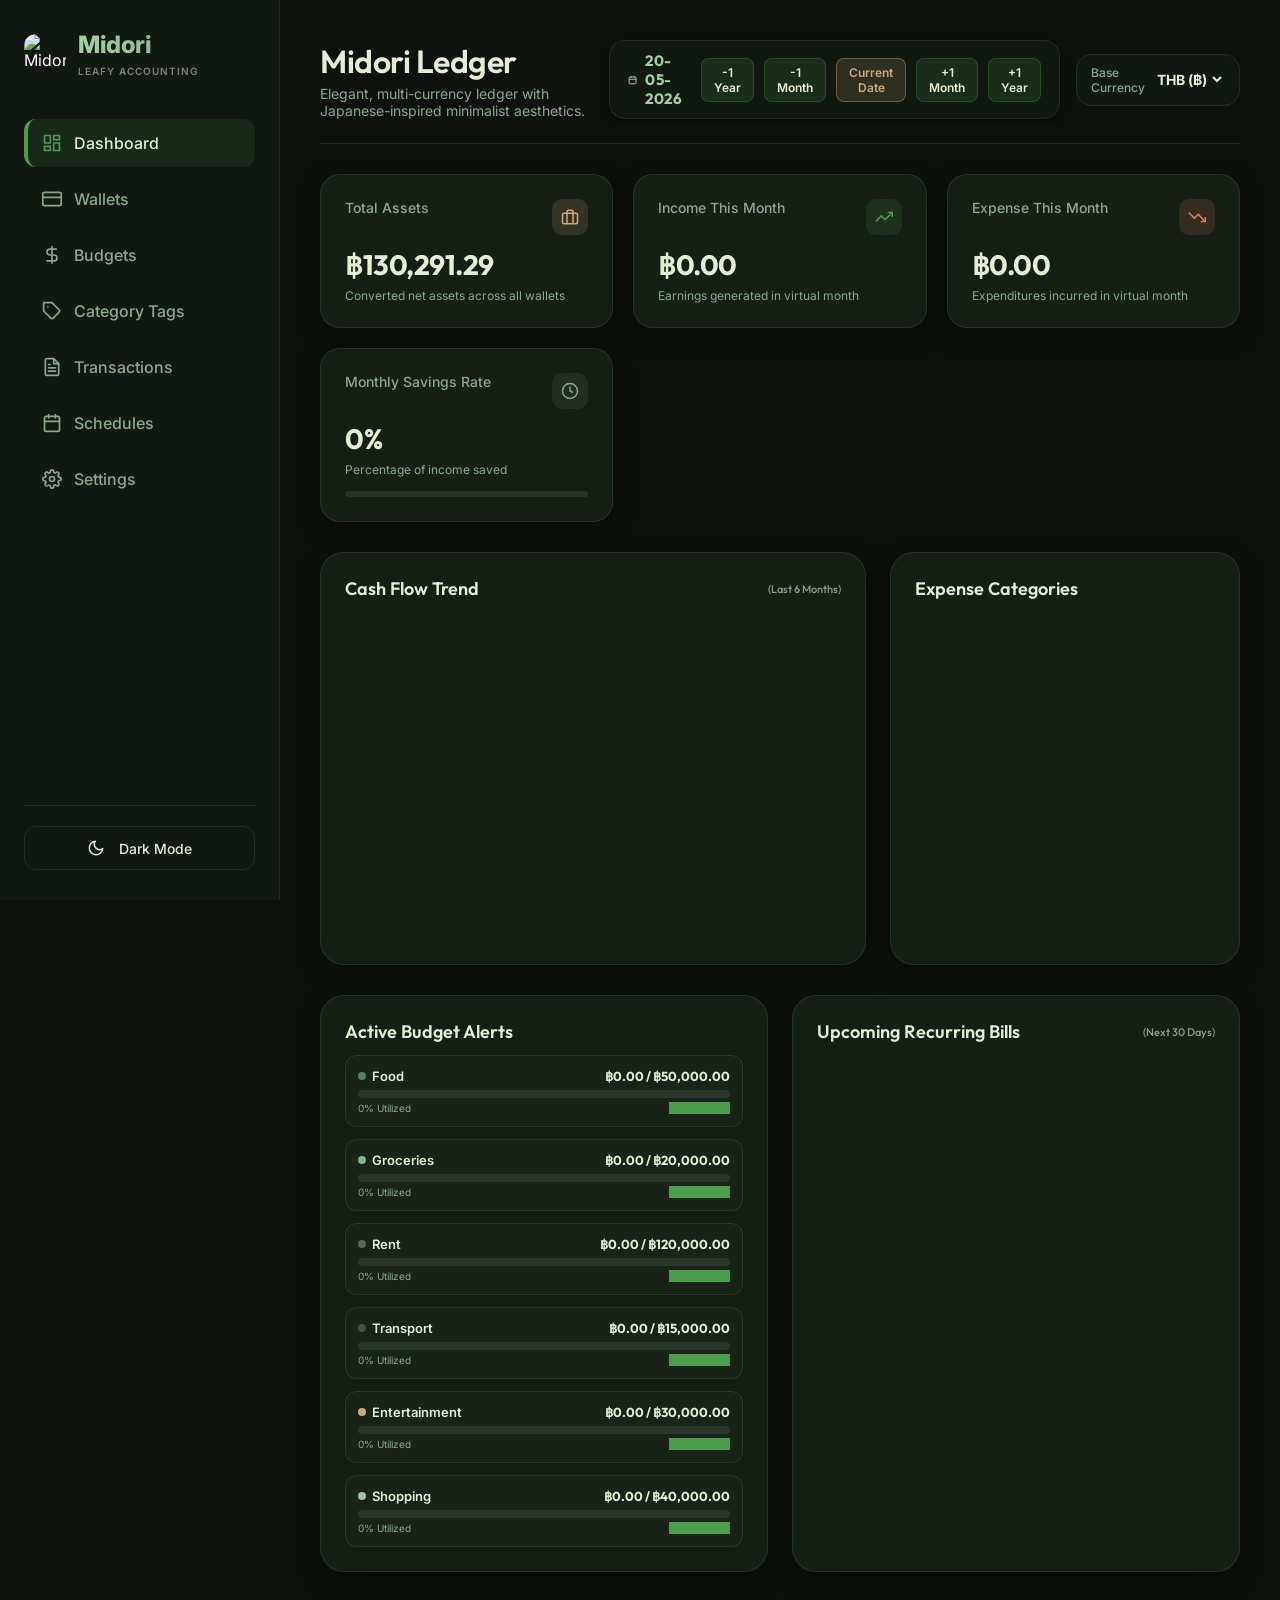
==== android-app/app/src/main/assets/index.html @ 1ec28979 "feat: enhance time-travel controls, localized dates outputs, CRUD overlays, and mobile header stacki" ====
<!DOCTYPE html>
<html lang="en">
<head>
  <meta charset="UTF-8">
  <meta name="viewport" content="width=device-width, initial-scale=1.0">
  <title>Midori — Premium Japanese-Style Finance Ledger</title>
  <link rel="icon" type="image/png" href="image/midori.png">
  <link rel="shortcut icon" type="image/png" href="image/midori.png">
  
  <!-- Progressive Web App Settings -->
  <link rel="manifest" href="manifest.json">
  <meta name="theme-color" content="#2d5a27">
  
  <!-- Apple Web App Standalone Mode Support -->
  <meta name="apple-mobile-web-app-capable" content="yes">
  <meta name="apple-mobile-web-app-status-bar-style" content="black-translucent">
  <meta name="apple-mobile-web-app-title" content="Midori">
  <link rel="apple-touch-icon" href="image/midori.png">

  <!-- Beautiful Typography and Visual Customization -->
  <link rel="stylesheet" href="css/style.css">
  <!-- Chart.js for High-Fidelity Interactive Visualizations -->
  <script src="https://cdn.jsdelivr.net/npm/chart.js"></script>
</head>
<body>

  <div id="appContainer">
    <!-- Sidebar Backdrop Overlay -->
    <div id="sidebarOverlay" class="sidebar-overlay"></div>

    <!-- Sidebar Navigation -->
    <aside>
      <div>
        <div class="brand">
          <div style="display: flex; align-items: center; gap: 12px; flex: 1;">
            <div class="brand-logo-container" style="background: none; box-shadow: none; padding: 0; display: flex; align-items: center; justify-content: center; width: 42px; height: 42px;">
              <img src="image/midori.png" alt="Midori Logo" style="width: 100%; height: 100%; object-fit: cover; border-radius: 12px;">
            </div>
            <div>
              <div class="brand-name">Midori</div>
              <span style="font-size: 10px; font-weight:600; opacity:0.5; letter-spacing:1px; text-transform:uppercase;">Leafy Accounting</span>
            </div>
          </div>
          <button id="mobileMenuClose" class="mobile-menu-close" aria-label="Close Navigation">
            <svg viewBox="0 0 24 24" width="20" height="20" stroke="currentColor" stroke-width="2.5" fill="none"><line x1="18" y1="6" x2="6" y2="18"></line><line x1="6" y1="6" x2="18" y2="18"></line></svg>
          </button>
        </div>

        <nav>
          <ul>
            <li>
              <a class="nav-link active" data-tab="dashboard">
                <svg viewBox="0 0 24 24" fill="none" stroke="currentColor" stroke-width="2" stroke-linecap="round" stroke-linejoin="round"><rect x="3" y="3" width="7" height="9"></rect><rect x="14" y="3" width="7" height="5"></rect><rect x="14" y="12" width="7" height="9"></rect><rect x="3" y="16" width="7" height="5"></rect></svg>
                <span>Dashboard</span>
              </a>
            </li>
            <li>
              <a class="nav-link" data-tab="wallets">
                <svg viewBox="0 0 24 24" fill="none" stroke="currentColor" stroke-width="2" stroke-linecap="round" stroke-linejoin="round"><rect x="1" y="4" width="22" height="16" rx="2" ry="2"></rect><line x1="1" y1="10" x2="23" y2="10"></line></svg>
                <span>Wallets</span>
              </a>
            </li>
            <li>
              <a class="nav-link" data-tab="budgets">
                <svg viewBox="0 0 24 24" fill="none" stroke="currentColor" stroke-width="2" stroke-linecap="round" stroke-linejoin="round"><path d="M12 2v20M17 5H9.5a3.5 3.5 0 0 0 0 7h5a3.5 3.5 0 0 1 0 7H6"></path></svg>
                <span>Budgets</span>
              </a>
            </li>
            <li>
              <a class="nav-link" data-tab="tags">
                <svg viewBox="0 0 24 24" fill="none" stroke="currentColor" stroke-width="2" stroke-linecap="round" stroke-linejoin="round"><path d="M20.59 13.41l-7.17 7.17a2 2 0 0 1-2.83 0L2 12V2h10l8.59 8.59a2 2 0 0 1 0 2.82z"></path><line x1="7" y1="7" x2="7.01" y2="7"></line></svg>
                <span>Category Tags</span>
              </a>
            </li>
            <li>
              <a class="nav-link" data-tab="ledger">
                <svg viewBox="0 0 24 24" fill="none" stroke="currentColor" stroke-width="2" stroke-linecap="round" stroke-linejoin="round"><path d="M14 2H6a2 2 0 0 0-2 2v16a2 2 0 0 0 2 2h12a2 2 0 0 0 2-2V8z"></path><polyline points="14 2 14 8 20 8"></polyline><line x1="16" y1="13" x2="8" y2="13"></line><line x1="16" y1="17" x2="8" y2="17"></line><polyline points="10 9 9 9 8 9"></polyline></svg>
                <span>Transactions</span>
              </a>
            </li>
            <li>
              <a class="nav-link" data-tab="schedules">
                <svg viewBox="0 0 24 24" fill="none" stroke="currentColor" stroke-width="2" stroke-linecap="round" stroke-linejoin="round"><rect x="3" y="4" width="18" height="18" rx="2" ry="2"></rect><line x1="16" y1="2" x2="16" y2="6"></line><line x1="8" y1="2" x2="8" y2="6"></line><line x1="3" y1="10" x2="21" y2="10"></line></svg>
                <span>Schedules</span>
              </a>
            </li>
            <li>
              <a class="nav-link" data-tab="settings">
                <svg viewBox="0 0 24 24" fill="none" stroke="currentColor" stroke-width="2" stroke-linecap="round" stroke-linejoin="round"><circle cx="12" cy="12" r="3"></circle><path d="M19.4 15a1.65 1.65 0 0 0 .33 1.82l.06.06a2 2 0 1 1-2.83 2.83l-.06-.06a1.65 1.65 0 0 0-1.82-.33 1.65 1.65 0 0 0-1 1.51V21a2 2 0 0 1-4 0v-.09A1.65 1.65 0 0 0 9 19.4a1.65 1.65 0 0 0-1.82.33l-.06.06a2 2 0 1 1-2.83-2.83l.06-.06a1.65 1.65 0 0 0 .33-1.82 1.65 1.65 0 0 0-1.51-1H3a2 2 0 0 1 0-4h.09A1.65 1.65 0 0 0 4.6 9a1.65 1.65 0 0 0-.33-1.82l-.06-.06a2 2 0 1 1 2.83-2.83l.06.06a1.65 1.65 0 0 0 1.82.33H9a1.65 1.65 0 0 0 1-1.51V3a2 2 0 0 1 4 0v.09a1.65 1.65 0 0 0 1 1.51 1.65 1.65 0 0 0 1.82-.33l.06-.06a2 2 0 1 1 2.83 2.83l-.06.06a1.65 1.65 0 0 0-.33 1.82V9a1.65 1.65 0 0 0 1.51 1H21a2 2 0 0 1 0 4h-.09a1.65 1.65 0 0 0-1.51 1z"></path></svg>
                <span>Settings</span>
              </a>
            </li>
          </ul>
        </nav>
      </div>

      <div class="sidebar-footer">
        <button class="theme-toggle-btn" id="themeToggleBtn">
          <span id="themeToggleIcon" style="display: inline-flex; align-items: center; justify-content: center; margin-right: 6px;"></span>
          <span id="themeToggleText">Dark Mode</span>
        </button>
      </div>
    </aside>

    <!-- Main Workspace -->
    <main>
      <!-- Common Top Header -->
      <header>
        <div class="header-title-section">
          <button id="mobileMenuToggle" class="mobile-menu-btn" aria-label="Toggle Navigation">
            <svg viewBox="0 0 24 24" width="24" height="24" stroke="currentColor" stroke-width="2.5" fill="none"><line x1="3" y1="12" x2="21" y2="12"></line><line x1="3" y1="6" x2="21" y2="6"></line><line x1="3" y1="18" x2="21" y2="18"></line></svg>
          </button>
          <div class="header-title-text">
            <h1>Midori Ledger</h1>
            <p>Elegant, multi-currency ledger with Japanese-inspired minimalist aesthetics.</p>
          </div>
        </div>
        <div class="header-controls">
          <!-- Time Travel Controller -->
          <div class="time-travel-widget">
            <span class="date-badge">
              <svg viewBox="0 0 24 24" width="18" height="18" stroke="currentColor" stroke-width="2.5" fill="none"><rect x="3" y="4" width="18" height="18" rx="2" ry="2"></rect><line x1="16" y1="2" x2="16" y2="6"></line><line x1="8" y1="2" x2="8" y2="6"></line><line x1="3" y1="10" x2="21" y2="10"></line></svg>
              <span id="virtualDateDisplay">20-05-2026</span>
            </span>
            <button class="time-travel-btn" id="timeTravelBtnPrevYear" onclick="triggerYearTravel(-1)">-1 Year</button>
            <button class="time-travel-btn" id="timeTravelBtnPrevMonth" onclick="triggerMonthTravel(-1)">-1 Month</button>
            <button class="time-travel-btn current-date-btn" id="timeTravelBtnCurrent" onclick="resetToCurrentDate()">Current Date</button>
            <button class="time-travel-btn" id="timeTravelBtnNextMonth" onclick="triggerMonthTravel(1)">+1 Month</button>
            <button class="time-travel-btn" id="timeTravelBtnNextYear" onclick="triggerYearTravel(1)">+1 Year</button>
          </div>

          <!-- Base Currency Selector -->
          <div class="currency-selector-widget">
            <label for="baseCurrencySelect">Base Currency</label>
            <select id="baseCurrencySelect" class="currency-select" onchange="changeBaseCurrency(this.value)">
              <option value="THB">THB (฿)</option>
              <option value="USD">USD ($)</option>
              <option value="EUR">EUR (€)</option>
              <option value="CNY">CNY (¥)</option>
              <option value="JPY">JPY (¥)</option>
            </select>
          </div>
        </div>
      </header>

      <!-- ==========================================================================
           TAB: DASHBOARD
           ========================================================================== -->
      <div id="tab-dashboard" class="tab-content active">
        <!-- Metric Summary KPIs -->
        <div class="dashboard-summary-grid">
          <!-- Net Worth Card -->
          <div class="metric-card net-worth">
            <div class="metric-header">
              <span>Total Assets</span>
              <div class="metric-icon-circle">
                <svg viewBox="0 0 24 24" width="18" height="18" stroke="currentColor" stroke-width="2" fill="none"><rect x="2" y="7" width="20" height="14" rx="2" ry="2"></rect><path d="M16 21V5a2 2 0 0 0-2-2h-4a2 2 0 0 0-2 2v16"></path></svg>
              </div>
            </div>
            <div class="metric-value" id="netWorthDisplay">¥0</div>
            <div class="metric-desc">Converted net assets across all wallets</div>
          </div>

          <!-- Monthly Income Card -->
          <div class="metric-card income">
            <div class="metric-header">
              <span>Income This Month</span>
              <div class="metric-icon-circle">
                <svg viewBox="0 0 24 24" width="18" height="18" stroke="currentColor" stroke-width="2" fill="none"><polyline points="23 6 13.5 15.5 8.5 10.5 1 18"></polyline><polyline points="17 6 23 6 23 12"></polyline></svg>
              </div>
            </div>
            <div class="metric-value" id="monthlyIncomeDisplay">¥0</div>
            <div class="metric-desc" id="incomeGrowthText">Earnings generated in virtual month</div>
          </div>

          <!-- Monthly Expense Card -->
          <div class="metric-card expense">
            <div class="metric-header">
              <span>Expense This Month</span>
              <div class="metric-icon-circle">
                <svg viewBox="0 0 24 24" width="18" height="18" stroke="currentColor" stroke-width="2" fill="none"><polyline points="23 18 13.5 8.5 8.5 13.5 1 6"></polyline><polyline points="17 18 23 18 23 12"></polyline></svg>
              </div>
            </div>
            <div class="metric-value" id="monthlyExpenseDisplay">¥0</div>
            <div class="metric-desc" id="expenseGrowthText">Expenditures incurred in virtual month</div>
          </div>

          <!-- Savings Progress Card -->
          <div class="metric-card">
            <div class="metric-header">
              <span>Monthly Savings Rate</span>
              <div class="metric-icon-circle">
                <svg viewBox="0 0 24 24" width="18" height="18" stroke="currentColor" stroke-width="2" fill="none"><circle cx="12" cy="12" r="10"></circle><polyline points="12 6 12 12 16 14"></polyline></svg>
              </div>
            </div>
            <div class="metric-value" id="savingsRateDisplay">0%</div>
            <div class="metric-desc">Percentage of income saved</div>
            <div class="metric-progress-container">
              <div class="metric-progress-bar">
                <div class="metric-progress-fill status-safe" id="savingsRateProgress" style="width: 0%"></div>
              </div>
            </div>
          </div>
        </div>

        <!-- Charts Dashboard -->
        <div class="dashboard-charts-section">
          <!-- Main Line Trend Card -->
          <div class="chart-card">
            <h3>Cash Flow Trend <span style="font-size:11px; font-weight:500; opacity:0.6;">(Last 6 Months)</span></h3>
            <div class="chart-container-large">
              <canvas id="trendChart"></canvas>
            </div>
          </div>

          <!-- Expense Segment Donut -->
          <div class="chart-card">
            <h3>Expense Categories</h3>
            <div class="chart-container-medium">
              <canvas id="expenseDonut"></canvas>
            </div>
          </div>
        </div>

        <!-- Quick actions / Recent Transactions row -->
        <div style="display: grid; grid-template-columns: 1fr 1fr; gap: 24px;">
          <!-- Active budgets warnings -->
          <div class="chart-card">
            <h3 style="margin-bottom:12px;">Active Budget Alerts</h3>
            <div id="dashboardBudgetAlerts" style="display: flex; flex-direction: column; gap: 12px;">
              <!-- Budgets will be generated dynamically -->
            </div>
          </div>
          
          <!-- Upcoming recurring items forecast -->
          <div class="chart-card">
            <h3>Upcoming Recurring Bills <span style="font-size:11px; font-weight:500; opacity:0.6;">(Next 30 Days)</span></h3>
            <div id="dashboardForecastEvents" style="display: flex; flex-direction: column; gap: 12px;">
              <!-- Loaded dynamically -->
            </div>
          </div>
        </div>
      </div>

      <!-- ==========================================================================
           TAB: WALLETS
           ========================================================================== -->
      <div id="tab-wallets" class="tab-content">
        <div class="section-header">
          <h2>Wallets Management</h2>
          <button class="add-btn" onclick="openModal('modalWallet')">
            <svg viewBox="0 0 24 24" width="18" height="18" stroke="currentColor" stroke-width="2.5" fill="none"><line x1="12" y1="5" x2="12" y2="19"></line><line x1="5" y1="12" x2="19" y2="12"></line></svg>
            Add New Wallet
          </button>
        </div>
        <div class="wallets-carousel" id="walletsContainer">
          <!-- Loaded dynamically -->
        </div>
      </div>

      <!-- ==========================================================================
           TAB: BUDGETS
           ========================================================================== -->
      <div id="tab-budgets" class="tab-content">
        <div class="section-header">
          <h2>Monthly Budgets</h2>
        </div>
        
        <div class="budgets-grid" id="budgetsContainer">
          <!-- Loaded dynamically -->
        </div>
      </div>

      <!-- ==========================================================================
           TAB: CATEGORY TAGS
           ========================================================================== -->
      <div id="tab-tags" class="tab-content">
        <div class="section-header">
          <h2>Category Tags</h2>
          <button class="add-btn" onclick="openModal('modalCategory')">
            <svg viewBox="0 0 24 24" width="18" height="18" stroke="currentColor" stroke-width="2.5" fill="none"><line x1="12" y1="5" x2="12" y2="19"></line><line x1="5" y1="12" x2="19" y2="12"></line></svg>
            Create New Tag
          </button>
        </div>
        
        <div class="budgets-grid" id="tagsContainer">
          <!-- Loaded dynamically -->
        </div>
      </div>

      <!-- ==========================================================================
           TAB: TRANSACTION LEDGER
           ========================================================================== -->
      <div id="tab-ledger" class="tab-content">
        <div class="section-header">
          <h2>Ledger History</h2>
          <button class="add-btn" onclick="openModal('modalTransaction')">
            <svg viewBox="0 0 24 24" width="18" height="18" stroke="currentColor" stroke-width="2.5" fill="none"><line x1="12" y1="5" x2="12" y2="19"></line><line x1="5" y1="12" x2="19" y2="12"></line></svg>
            Record Transaction
          </button>
        </div>

        <!-- Filters Bar -->
        <div class="ledger-filter-bar">
          <div class="input-group">
            <label for="filterSearch">Search Description</label>
            <input type="text" id="filterSearch" class="form-control" placeholder="Search noodles, rent..." oninput="renderLedger()">
          </div>
          <div class="input-group">
            <label for="filterWallet">Wallet</label>
            <select id="filterWallet" class="form-control" onchange="renderLedger()">
              <option value="all">All Wallets</option>
              <!-- Populated dynamically -->
            </select>
          </div>
          <div class="input-group">
            <label for="filterTag">Category Tag</label>
            <select id="filterTag" class="form-control" onchange="renderLedger()">
              <option value="all">All Categories</option>
              <!-- Populated dynamically -->
            </select>
          </div>
          <div class="input-group">
            <label for="filterType">Type</label>
            <select id="filterType" class="form-control" onchange="renderLedger()">
              <option value="all">Income & Expense</option>
              <option value="income">Income Only</option>
              <option value="expense">Expense Only</option>
            </select>
          </div>
        </div>

        <!-- Ledger Entries Table -->
        <div class="ledger-table-container">
          <table class="ledger-table">
            <thead>
              <tr>
                <th>Date</th>
                <th>Transaction</th>
                <th>Category Tag</th>
                <th>Wallet</th>
                <th>Amount</th>
                <th style="width: 50px;"></th>
              </tr>
            </thead>
            <tbody id="ledgerTableBody">
              <!-- Entries populated dynamically -->
            </tbody>
          </table>
          <div id="ledgerEmptyState" class="empty-placeholder" style="display: none;">
            <svg viewBox="0 0 24 24" fill="none" stroke="currentColor" stroke-width="2"><circle cx="12" cy="12" r="10"></circle><line x1="8" y1="12" x2="16" y2="12"></line></svg>
            <span>No transactions matching criteria are logged. Record a new transaction!</span>
          </div>
        </div>
      </div>

      <!-- ==========================================================================
           TAB: RECURRENCE SCHEDULES
           ========================================================================== -->
      <div id="tab-schedules" class="tab-content">
        <div class="section-header">
          <h2>Recurrence Schedules</h2>
          <button class="add-btn" onclick="openModal('modalSchedule')">
            <svg viewBox="0 0 24 24" width="18" height="18" stroke="currentColor" stroke-width="2.5" fill="none"><line x1="12" y1="5" x2="12" y2="19"></line><line x1="5" y1="12" x2="19" y2="12"></line></svg>
            Add Recurring Schedule
          </button>
        </div>

        <div class="schedules-list" id="schedulesContainer">
          <!-- Loaded dynamically -->
        </div>
      </div>

      <!-- ==========================================================================
           TAB: SETTINGS
           ========================================================================== -->
      <div id="tab-settings" class="tab-content">
        <h2>App Configuration</h2>
        
        <div class="settings-group">
          <h3>High Fidelity Mock Data</h3>
          <p>Instantly pre-populate your ledger with 45 days of rich, multi-currency financial mock data, categories, and active schedules to preview charts and budget alerts immediately.</p>
          <div class="settings-action-row">
            <button class="add-btn" onclick="loadMatchaMockData()">
              Generate Japanese Matcha Demo Data
            </button>
          </div>
        </div>

        <div class="settings-group">
          <h3>Data Portability</h3>
          <p>Export your entire ledger configuration and transaction history to a localized JSON file or import a saved backup state.</p>
          <div class="settings-action-row">
            <button class="btn-secondary" onclick="triggerStateExport()">Export Backup JSON</button>
            <button class="btn-secondary" onclick="document.getElementById('importFileInput').click()">Import Backup JSON</button>
            <input type="file" id="importFileInput" style="display:none;" accept=".json" onchange="triggerStateImport(event)">
          </div>
        </div>

        <div class="settings-group">
          <h3>Set to Default</h3>
          <p>Restore the app to its original factory state with default wallets, category tags, and core preferences. This will replace your current settings and data.</p>
          <div class="settings-action-row">
            <button class="btn-secondary" onclick="triggerDefaultReset()">Set to Default State</button>
          </div>
        </div>

        <div class="settings-group">
          <h3>Erase Database</h3>
          <p style="color:var(--autumn-terracotta);">Warning: This action will completely erase all wallets, transactions, tags, budgets, and histories saved in LocalStorage and reset the database to a completely empty clean slate.</p>
          <div class="settings-action-row">
            <button class="btn-danger" onclick="triggerStateReset()">Reset to Blank Slate</button>
          </div>
        </div>
      </div>
    </main>
  </div>

  <!-- ==========================================================================
       MODAL: RECORD TRANSACTION
       ========================================================================== -->
  <div class="modal-overlay" id="modalTransaction">
    <div class="modal-window">
      <div class="modal-header">
        <h3>Record Transaction</h3>
        <button class="modal-close-btn" onclick="closeModal('modalTransaction')">
          <svg viewBox="0 0 24 24" width="20" height="20" stroke="currentColor" stroke-width="2" fill="none"><line x1="18" y1="6" x2="6" y2="18"></line><line x1="6" y1="6" x2="18" y2="18"></line></svg>
        </button>
      </div>
      <form class="modal-form" id="transactionForm" onsubmit="submitTransactionForm(event)">
        <!-- Row 1: Type & Amount -->
        <div class="form-row">
          <div class="input-group">
            <label for="txType">Type</label>
            <select id="txType" class="form-control" onchange="syncTransactionCategoryOptions()" required>
              <option value="expense">Expense</option>
              <option value="income">Income</option>
            </select>
          </div>
          <div class="input-group">
            <label for="txAmount">Amount</label>
            <input type="number" id="txAmount" class="form-control" placeholder="0.00" min="0.01" step="any" required>
          </div>
        </div>

        <!-- Row 2: Title Description -->
        <div class="input-group">
          <label for="txTitle">Title Description</label>
          <input type="text" id="txTitle" class="form-control" placeholder="Matcha Tea, Ramen Lunch..." required>
        </div>

        <!-- Row 3: Wallet & Custom Currency Select (Multi-currency purchase) -->
        <div class="form-row">
          <div class="input-group">
            <label for="txWallet">Wallet</label>
            <select id="txWallet" class="form-control" onchange="syncTransactionCurrencyDefault()" required>
              <!-- Loaded dynamically -->
            </select>
          </div>
          <div class="input-group">
            <label for="txCurrency">Tx Currency</label>
            <select id="txCurrency" class="form-control" required>
              <option value="JPY">JPY (¥)</option>
              <option value="USD">USD ($)</option>
              <option value="THB">THB (฿)</option>
              <option value="EUR">EUR (€)</option>
              <option value="CNY">CNY (¥)</option>
            </select>
          </div>
        </div>

        <!-- Row 4: Category Tag & Transaction Date -->
        <div class="form-row">
          <div class="input-group">
            <label for="txCategory">Category Tag</label>
            <select id="txCategory" class="form-control" required>
              <!-- Loaded dynamically -->
            </select>
          </div>
          <div class="input-group">
            <label for="txDate">Transaction Date</label>
            <input type="date" id="txDate" class="form-control" required>
          </div>
        </div>

        <!-- Row 5: Short Note -->
        <div class="input-group">
          <label for="txNote">Short Note</label>
          <input type="text" id="txNote" class="form-control" placeholder="Optional details...">
        </div>

        <button type="submit" class="form-submit-btn">Save Ledger Entry</button>
      </form>
    </div>
  </div>

  <!-- ==========================================================================
       MODAL: ADD WALLET
       ========================================================================== -->
  <div class="modal-overlay" id="modalWallet">
    <div class="modal-window">
      <div class="modal-header">
        <h3>Create Wallet Card</h3>
        <button class="modal-close-btn" onclick="closeModal('modalWallet')">
          <svg viewBox="0 0 24 24" width="20" height="20" stroke="currentColor" stroke-width="2" fill="none"><line x1="18" y1="6" x2="6" y2="18"></line><line x1="6" y1="6" x2="18" y2="18"></line></svg>
        </button>
      </div>
      <form class="modal-form" id="walletForm" onsubmit="submitWalletForm(event)">
        <div class="input-group">
          <label for="walletName">Wallet Card Name</label>
          <input type="text" id="walletName" class="form-control" placeholder="E.g., Chase Bank, cash Pocket" required>
        </div>

        <div class="form-row">
          <div class="input-group">
            <label for="walletCurrency">Currency</label>
            <select id="walletCurrency" class="form-control" required>
              <option value="JPY">JPY (¥)</option>
              <option value="USD">USD ($)</option>
              <option value="THB">THB (฿)</option>
              <option value="EUR">EUR (€)</option>
              <option value="CNY">CNY (¥)</option>
            </select>
          </div>
          <div class="input-group">
            <label for="walletType">Card Type</label>
            <select id="walletType" class="form-control" required>
              <option value="Cash">Cash</option>
              <option value="Debit Card">Debit Card</option>
              <option value="Credit Card">Credit Card</option>
              <option value="Savings">Savings Account</option>
              <option value="Investment">Investment Ledger</option>
            </select>
          </div>
        </div>

        <div class="input-group">
          <label for="walletBalance">Opening Balance</label>
          <input type="number" id="walletBalance" class="form-control" placeholder="0.00" value="0" step="any" required>
        </div>

        <div class="input-group">
          <label>Wallet Theme Card Design</label>
          <div class="color-picker-grid" id="walletColorPicker">
            <div class="color-option selected" style="background: #2d5a27;" data-color="#2d5a27"></div>
            <div class="color-option" style="background: #5a7d5b;" data-color="#5a7d5b"></div>
            <div class="color-option" style="background: #8ba88f;" data-color="#8ba88f"></div>
            <div class="color-option" style="background: #a2a86c;" data-color="#a2a86c"></div>
            <div class="color-option" style="background: #5e665c;" data-color="#5e665c"></div>
            <div class="color-option" style="background: #cfa87b;" data-color="#cfa87b"></div>
          </div>
        </div>

        <button type="submit" class="form-submit-btn">Create Wallet Card</button>
      </form>
    </div>
  </div>

  <!-- ==========================================================================
       MODAL: EDIT WALLET
       ========================================================================== -->
  <div class="modal-overlay" id="modalEditWallet">
    <div class="modal-window">
      <div class="modal-header">
        <h3>Edit Wallet Card</h3>
        <button class="modal-close-btn" onclick="closeModal('modalEditWallet')">
          <svg viewBox="0 0 24 24" width="20" height="20" stroke="currentColor" stroke-width="2" fill="none"><line x1="18" y1="6" x2="6" y2="18"></line><line x1="6" y1="6" x2="18" y2="18"></line></svg>
        </button>
      </div>
      <form class="modal-form" id="editWalletForm" onsubmit="submitEditWalletForm(event)">
        <input type="hidden" id="editWalletId">
        <div class="input-group">
          <label for="editWalletName">Wallet Card Name</label>
          <input type="text" id="editWalletName" class="form-control" placeholder="E.g., Chase Bank, cash Pocket" required>
        </div>

        <div class="form-row">
          <div class="input-group">
            <label for="editWalletCurrency">Currency</label>
            <select id="editWalletCurrency" class="form-control" required>
              <option value="JPY">JPY (¥)</option>
              <option value="USD">USD ($)</option>
              <option value="THB">THB (฿)</option>
              <option value="EUR">EUR (€)</option>
              <option value="CNY">CNY (¥)</option>
            </select>
          </div>
          <div class="input-group">
            <label for="editWalletType">Card Type</label>
            <select id="editWalletType" class="form-control" required>
              <option value="Cash">Cash</option>
              <option value="Debit Card">Debit Card</option>
              <option value="Credit Card">Credit Card</option>
              <option value="Savings">Savings Account</option>
              <option value="Investment">Investment Ledger</option>
            </select>
          </div>
        </div>

        <div class="input-group">
          <label for="editWalletBalance">Opening Balance</label>
          <input type="number" id="editWalletBalance" class="form-control" placeholder="0.00" step="any" required>
        </div>

        <div class="input-group">
          <label>Wallet Theme Card Design</label>
          <div class="color-picker-grid" id="editWalletColorPicker">
            <div class="color-option" style="background: #2d5a27;" data-color="#2d5a27"></div>
            <div class="color-option" style="background: #5a7d5b;" data-color="#5a7d5b"></div>
            <div class="color-option" style="background: #8ba88f;" data-color="#8ba88f"></div>
            <div class="color-option" style="background: #a2a86c;" data-color="#a2a86c"></div>
            <div class="color-option" style="background: #5e665c;" data-color="#5e665c"></div>
            <div class="color-option" style="background: #cfa87b;" data-color="#cfa87b"></div>
          </div>
        </div>

        <button type="submit" class="form-submit-btn">Save Wallet Changes</button>
      </form>
    </div>
  </div>

  <!-- ==========================================================================
       MODAL: CREATE TAG / BUDGET
       ========================================================================== -->
  <div class="modal-overlay" id="modalCategory">
    <div class="modal-window">
      <div class="modal-header">
        <h3>Create Tag & Monthly Budget</h3>
        <button class="modal-close-btn" onclick="closeModal('modalCategory')">
          <svg viewBox="0 0 24 24" width="20" height="20" stroke="currentColor" stroke-width="2" fill="none"><line x1="18" y1="6" x2="6" y2="18"></line><line x1="6" y1="6" x2="18" y2="18"></line></svg>
        </button>
      </div>
      <form class="modal-form" id="categoryForm" onsubmit="submitCategoryForm(event)">
        <div class="form-row">
          <div class="input-group">
            <label for="catType">Classification</label>
            <select id="catType" class="form-control" onchange="syncCategoryFormBudgetState()" required>
              <option value="expense">Expense Tag</option>
              <option value="income">Income Tag</option>
            </select>
          </div>
          <div class="input-group">
            <label for="catIcon">Icon Motif</label>
            <select id="catIcon" class="form-control" required>
              <option value="leaf">🍃 Leaf</option>
              <option value="utensils">🍽️ Food Utensils</option>
              <option value="shoppingCart">🛒 Shopping Cart</option>
              <option value="shoppingBag">🛍️ Shopping Bag</option>
              <option value="home">🏠 Home Rent</option>
              <option value="car">🚗 Car Commute</option>
              <option value="film">🎬 Movie Leisure</option>
              <option value="briefcase">💼 Briefcase Job</option>
              <option value="trendUp">📈 Trend Upwards</option>
            </select>
          </div>
        </div>

        <div class="input-group">
          <label for="catName">Tag Name</label>
          <input type="text" id="catName" class="form-control" placeholder="E.g., Ramen Dinners, Subscriptions" required>
        </div>

        <div class="input-group" id="categoryBudgetGroup">
          <label for="catBudget">Monthly Limit Budget Amount <span style="font-size:10px; font-weight:400; color:var(--text-muted);">(Optional - Set in Base Currency)</span></label>
          <input type="number" id="catBudget" class="form-control" placeholder="Optional. e.g. 20000" min="0" step="any">
        </div>

        <div class="input-group">
          <label>Tag Identity Color</label>
          <div class="color-picker-grid" id="catColorPicker">
            <div class="color-option selected" style="background: #5a7d5b;" data-color="#5a7d5b"></div>
            <div class="color-option" style="background: #2d5a27;" data-color="#2d5a27"></div>
            <div class="color-option" style="background: #8bb38f;" data-color="#8bb38f"></div>
            <div class="color-option" style="background: #aabfa9;" data-color="#aabfa9"></div>
            <div class="color-option" style="background: #a2a86c;" data-color="#a2a86c"></div>
            <div class="color-option" style="background: #5e665c;" data-color="#5e665c"></div>
          </div>
        </div>

        <button type="submit" class="form-submit-btn">Save New Tag</button>
      </form>
    </div>
  </div>

  <!-- ==========================================================================
       MODAL: CREATE RECURRING SCHEDULE
       ========================================================================== -->
  <div class="modal-overlay" id="modalSchedule">
    <div class="modal-window">
      <div class="modal-header">
        <h3>Create Recurring Schedule</h3>
        <button class="modal-close-btn" onclick="closeModal('modalSchedule')">
          <svg viewBox="0 0 24 24" width="20" height="20" stroke="currentColor" stroke-width="2" fill="none"><line x1="18" y1="6" x2="6" y2="18"></line><line x1="6" y1="6" x2="18" y2="18"></line></svg>
        </button>
      </div>
      <form class="modal-form" id="scheduleForm" onsubmit="submitScheduleForm(event)">
        <div class="form-row">
          <div class="input-group">
            <label for="schedType">Type</label>
            <select id="schedType" class="form-control" onchange="syncScheduleCategoryOptions()" required>
              <option value="expense">Expense Bill</option>
              <option value="income">Income Deposit</option>
            </select>
          </div>
          <div class="input-group">
            <label for="schedAmount">Recurring Amount</label>
            <input type="number" id="schedAmount" class="form-control" placeholder="0.00" min="0.01" step="any" required>
          </div>
        </div>

        <div class="input-group">
          <label for="schedTitle">Schedule Title</label>
          <input type="text" id="schedTitle" class="form-control" placeholder="Netflix Subscription, Salary Deposit..." required>
        </div>

        <div class="form-row">
          <div class="input-group">
            <label for="schedWallet">Billing Wallet</label>
            <select id="schedWallet" class="form-control" required>
              <!-- Loaded dynamically -->
            </select>
          </div>
          <div class="input-group">
            <label for="schedCategory">Category Tag</label>
            <select id="schedCategory" class="form-control" required>
              <!-- Loaded dynamically -->
            </select>
          </div>
        </div>

        <div class="form-row">
          <div class="input-group">
            <label for="schedFrequency">Frequency</label>
            <select id="schedFrequency" class="form-control" required>
              <option value="daily">Daily</option>
              <option value="weekly">Weekly</option>
              <option value="monthly" selected>Monthly</option>
              <option value="yearly">Yearly</option>
            </select>
          </div>
          <div class="input-group">
            <label for="schedStartDate">First Occurrence Date</label>
            <input type="date" id="schedStartDate" class="form-control" required>
          </div>
        </div>

        <button type="submit" class="form-submit-btn">Initiate Recurring Schedule</button>
      </form>
    </div>
  </div>
  <!-- ==========================================================================
       MODAL: EDIT CATEGORY TAG / BUDGET
       ========================================================================== -->
  <div class="modal-overlay" id="modalEditCategory">
    <div class="modal-window">
      <div class="modal-header">
        <h3>Edit Tag & Monthly Budget</h3>
        <button class="modal-close-btn" onclick="closeModal('modalEditCategory')">
          <svg viewBox="0 0 24 24" width="20" height="20" stroke="currentColor" stroke-width="2" fill="none"><line x1="18" y1="6" x2="6" y2="18"></line><line x1="6" y1="6" x2="18" y2="18"></line></svg>
        </button>
      </div>
      <form class="modal-form" id="editCategoryForm" onsubmit="submitEditCategoryForm(event)">
        <input type="hidden" id="editCategoryId">
        <div class="form-row">
          <div class="input-group">
            <label for="editCatType">Classification</label>
            <select id="editCatType" class="form-control" onchange="syncEditCategoryFormBudgetState()" required>
              <option value="expense">Expense Tag</option>
              <option value="income">Income Tag</option>
            </select>
          </div>
          <div class="input-group">
            <label for="editCatIcon">Icon Motif</label>
            <select id="editCatIcon" class="form-control" required>
              <option value="leaf">🍃 Leaf</option>
              <option value="utensils">🍽️ Food Utensils</option>
               <option value="shoppingCart">🛒 Shopping Cart</option>
              <option value="shoppingBag">🛍️ Shopping Bag</option>
              <option value="home">🏠 Home Rent</option>
              <option value="car">🚗 Car Commute</option>
              <option value="film">🎬 Movie Leisure</option>
              <option value="briefcase">💼 Briefcase Job</option>
              <option value="trendUp">📈 Trend Upwards</option>
            </select>
          </div>
        </div>

        <div class="input-group">
          <label for="editCatName">Tag Name</label>
          <input type="text" id="editCatName" class="form-control" placeholder="E.g., Ramen Dinners, Subscriptions" required>
        </div>

        <div class="input-group" id="editCategoryBudgetGroup">
          <label for="editCatBudget">Monthly Limit Budget Amount <span style="font-size:10px; font-weight:400; color:var(--text-muted);">(Optional - Set in Base Currency)</span></label>
          <input type="number" id="editCatBudget" class="form-control" placeholder="Optional. e.g. 20000" min="0" step="any">
        </div>

        <div class="input-group">
          <label>Tag Identity Color</label>
          <div class="color-picker-grid" id="editCatColorPicker">
            <div class="color-option" style="background: #5a7d5b;" data-color="#5a7d5b"></div>
            <div class="color-option" style="background: #2d5a27;" data-color="#2d5a27"></div>
            <div class="color-option" style="background: #8bb38f;" data-color="#8bb38f"></div>
            <div class="color-option" style="background: #aabfa9;" data-color="#aabfa9"></div>
            <div class="color-option" style="background: #a2a86c;" data-color="#a2a86c"></div>
            <div class="color-option" style="background: #5e665c;" data-color="#5e665c"></div>
          </div>
        </div>

        <button type="submit" class="form-submit-btn">Save Category Changes</button>
      </form>
    </div>
  </div>

  <!-- ==========================================================================
       MODAL: EDIT TRANSACTION
       ========================================================================== -->
  <div class="modal-overlay" id="modalEditTransaction">
    <div class="modal-window">
      <div class="modal-header">
        <h3>Edit Transaction</h3>
        <button class="modal-close-btn" onclick="closeModal('modalEditTransaction')">
          <svg viewBox="0 0 24 24" width="20" height="20" stroke="currentColor" stroke-width="2" fill="none"><line x1="18" y1="6" x2="6" y2="18"></line><line x1="6" y1="6" x2="18" y2="18"></line></svg>
        </button>
      </div>
      <form class="modal-form" id="editTransactionForm" onsubmit="submitEditTransactionForm(event)">
        <input type="hidden" id="editTxId">
        <!-- Row 1: Type & Amount -->
        <div class="form-row">
          <div class="input-group">
            <label for="editTxType">Type</label>
            <select id="editTxType" class="form-control" onchange="syncEditTransactionCategoryOptions()" required>
              <option value="expense">Expense</option>
              <option value="income">Income</option>
            </select>
          </div>
          <div class="input-group">
            <label for="editTxAmount">Amount</label>
            <input type="number" id="editTxAmount" class="form-control" placeholder="0.00" min="0.01" step="any" required>
          </div>
        </div>

        <!-- Row 2: Title Description -->
        <div class="input-group">
          <label for="editTxTitle">Title Description</label>
          <input type="text" id="editTxTitle" class="form-control" placeholder="Matcha Tea, Ramen Lunch..." required>
        </div>

        <!-- Row 3: Wallet & Custom Currency Select (Multi-currency purchase) -->
        <div class="form-row">
          <div class="input-group">
            <label for="editTxWallet">Wallet</label>
            <select id="editTxWallet" class="form-control" required>
              <!-- Loaded dynamically -->
            </select>
          </div>
          <div class="input-group">
            <label for="editTxCurrency">Tx Currency</label>
            <select id="editTxCurrency" class="form-control" required>
              <option value="JPY">JPY (¥)</option>
              <option value="USD">USD ($)</option>
              <option value="THB">THB (฿)</option>
              <option value="EUR">EUR (€)</option>
              <option value="CNY">CNY (¥)</option>
            </select>
          </div>
        </div>

        <!-- Row 4: Category Tag & Transaction Date -->
        <div class="form-row">
          <div class="input-group">
            <label for="editTxCategory">Category Tag</label>
            <select id="editTxCategory" class="form-control" required>
              <!-- Loaded dynamically -->
            </select>
          </div>
          <div class="input-group">
            <label for="editTxDate">Transaction Date</label>
            <input type="date" id="editTxDate" class="form-control" required>
          </div>
        </div>

        <!-- Row 5: Short Note -->
        <div class="input-group">
          <label for="editTxNote">Short Note</label>
          <input type="text" id="editTxNote" class="form-control" placeholder="Optional details...">
        </div>

        <button type="submit" class="form-submit-btn">Save Transaction Changes</button>
      </form>
    </div>
  </div>

  <!-- ==========================================================================
       MODAL: EDIT RECURRING SCHEDULE
       ========================================================================== -->
  <div class="modal-overlay" id="modalEditSchedule">
    <div class="modal-window">
      <div class="modal-header">
        <h3>Edit Recurring Schedule</h3>
        <button class="modal-close-btn" onclick="closeModal('modalEditSchedule')">
          <svg viewBox="0 0 24 24" width="20" height="20" stroke="currentColor" stroke-width="2" fill="none"><line x1="18" y1="6" x2="6" y2="18"></line><line x1="6" y1="6" x2="18" y2="18"></line></svg>
        </button>
      </div>
      <form class="modal-form" id="editScheduleForm" onsubmit="submitEditScheduleForm(event)">
        <input type="hidden" id="editSchedId">
        <div class="form-row">
          <div class="input-group">
            <label for="editSchedType">Type</label>
            <select id="editSchedType" class="form-control" onchange="syncEditScheduleCategoryOptions()" required>
              <option value="expense">Expense Bill</option>
              <option value="income">Income Deposit</option>
            </select>
          </div>
          <div class="input-group">
            <label for="editSchedAmount">Recurring Amount</label>
            <input type="number" id="editSchedAmount" class="form-control" placeholder="0.00" min="0.01" step="any" required>
          </div>
        </div>

        <div class="input-group">
          <label for="editSchedTitle">Schedule Title</label>
          <input type="text" id="editSchedTitle" class="form-control" placeholder="Netflix Subscription, Salary Deposit..." required>
        </div>

        <div class="form-row">
          <div class="input-group">
            <label for="editSchedWallet">Billing Wallet</label>
            <select id="editSchedWallet" class="form-control" required>
              <!-- Loaded dynamically -->
            </select>
          </div>
          <div class="input-group">
            <label for="editSchedCategory">Category Tag</label>
            <select id="editSchedCategory" class="form-control" required>
              <!-- Loaded dynamically -->
            </select>
          </div>
        </div>

        <div class="form-row">
          <div class="input-group">
            <label for="editSchedFrequency">Frequency</label>
            <select id="editSchedFrequency" class="form-control" required>
              <option value="daily">Daily</option>
              <option value="weekly">Weekly</option>
              <option value="monthly">Monthly</option>
              <option value="yearly">Yearly</option>
            </select>
          </div>
          <div class="input-group">
            <label for="editSchedStartDate">First Occurrence Date</label>
            <input type="date" id="editSchedStartDate" class="form-control" required>
          </div>
        </div>

        <button type="submit" class="form-submit-btn">Save Schedule Changes</button>
      </form>
    </div>
  </div>

  <!-- Core Javascript Engines -->
  <script src="js/state.js"></script>
  <script src="js/scheduler.js"></script>
  <script src="js/charts.js"></script>
  <script src="js/app.js"></script>
  
  <!-- PWA Service Worker Registration -->
  <script>
    if ('serviceWorker' in navigator) {
      window.addEventListener('load', () => {
        navigator.serviceWorker.register('./sw.js')
          .then((reg) => console.log('Midori Service Worker registered successfully:', reg.scope))
          .catch((err) => console.error('Midori Service Worker registration failed:', err));
      });
    }
  </script>
</body>
</html>
---- android-app/app/src/main/assets/css/style.css ----
@import url('https://fonts.googleapis.com/css2?family=Inter:wght@300;400;500;600;700&family=Outfit:wght@300;400;500;600;700;800&family=Noto+Serif+JP:wght@400;600;700&display=swap');

/* ==========================================================================
   Design Tokens & Theme Variables (Midori Leafy-Green Style)
   ========================================================================== */
:root {
  /* Common Brand Colors */
  --green-forest: #1e381b;     /* Deep stone forest */
  --green-matcha: #4d9c4e;     /* Vibrant tea green */
  --green-sage: #8ba88f;       /* Calming soft sage */
  --green-mint: #a2d2a4;       /* Neon leaf accents */
  --autumn-terracotta: #e07a5f;/* Outgoings accent */
  --bamboo-gold: #cfa87b;      /* Warm wood/gold highlights */
  --stone-charcoal: #181d18;   /* Dark base stone */
  --paper-soft: #fcfdfa;       /* Light base paper */

  /* Dark Theme Variables (Default) */
  --bg-primary: #0e120e;
  --bg-secondary: #161e16;
  --bg-card: rgba(26, 38, 27, 0.7);
  --border-color: rgba(139, 168, 143, 0.15);
  --border-glow: rgba(77, 156, 78, 0.3);
  --text-main: #e6edd5;
  --text-muted: #8ba88f;
  --text-dark: #0e120e;
  
  --glass-bg: rgba(22, 30, 22, 0.65);
  --glass-border: rgba(139, 168, 143, 0.12);
  --shadow-color: rgba(0, 0, 0, 0.4);
  
  --card-gradient-1: linear-gradient(135deg, #1b381a 0%, #3a6839 100%);
  --card-gradient-2: linear-gradient(135deg, #2b453a 0%, #588775 100%);
  --card-gradient-3: linear-gradient(135deg, #515437 0%, #878c58 100%);
  
  --transition-speed: 0.3s;
}

/* Light Theme Variables */
body.light-theme {
  --bg-primary: #f2f5f1;
  --bg-secondary: #e5ebe4;
  --bg-card: rgba(255, 255, 255, 0.85);
  --border-color: rgba(45, 90, 47, 0.12);
  --border-glow: rgba(77, 156, 78, 0.25);
  --text-main: #1c2a1b;
  --text-muted: #5a735c;
  --text-dark: #ffffff;
  
  --glass-bg: rgba(255, 255, 255, 0.75);
  --glass-border: rgba(45, 90, 47, 0.08);
  --shadow-color: rgba(45, 90, 47, 0.08);
  
  --card-gradient-1: linear-gradient(135deg, #3d6a3c 0%, #5e955d 100%);
  --card-gradient-2: linear-gradient(135deg, #4b7465 0%, #76a895 100%);
  --card-gradient-3: linear-gradient(135deg, #747954 0%, #a4aa7e 100%);
}

/* ==========================================================================
   Base Styles & Reset
   ========================================================================== */
* {
  margin: 0;
  padding: 0;
  box-sizing: border-box;
}

body {
  font-family: 'Inter', sans-serif;
  background-color: var(--bg-primary);
  color: var(--text-main);
  min-height: 100vh;
  display: flex;
  overflow-x: hidden;
  transition: background-color var(--transition-speed), color var(--transition-speed);
}

h1, h2, h3, h4, .font-title {
  font-family: 'Outfit', sans-serif;
  font-weight: 600;
}

.kanji-sub {
  font-family: 'Noto Serif JP', serif;
  font-size: 0.85em;
  opacity: 0.6;
  margin-left: 4px;
}

button, input, select, textarea {
  font-family: inherit;
  color: inherit;
}

/* Custom Scrollbar */
::-webkit-scrollbar {
  width: 8px;
  height: 8px;
}
::-webkit-scrollbar-track {
  background: var(--bg-primary);
}
::-webkit-scrollbar-thumb {
  background: var(--border-color);
  border-radius: 4px;
}
::-webkit-scrollbar-thumb:hover {
  background: var(--green-sage);
}

/* ==========================================================================
   Layout Structure
   ========================================================================== */
#appContainer {
  display: flex;
  width: 100%;
  max-width: 1600px;
  margin: 0 auto;
  min-height: 100vh;
}

/* Sidebar Styling */
aside {
  width: 280px;
  background: var(--glass-bg);
  backdrop-filter: blur(16px);
  -webkit-backdrop-filter: blur(16px);
  border-right: 1px solid var(--glass-border);
  padding: 30px 24px;
  display: flex;
  flex-direction: column;
  justify-content: space-between;
  position: sticky;
  top: 0;
  height: 100vh;
  z-index: 10;
  transition: background var(--transition-speed), border var(--transition-speed);
}

.brand {
  display: flex;
  align-items: center;
  gap: 12px;
  margin-bottom: 40px;
}

.brand-logo-container {
  background: linear-gradient(135deg, var(--green-matcha), var(--green-forest));
  width: 42px;
  height: 42px;
  border-radius: 12px;
  display: flex;
  align-items: center;
  justify-content: center;
  color: #fff;
  box-shadow: 0 4px 12px var(--border-glow);
}

.brand-name {
  font-size: 24px;
  font-weight: 800;
  letter-spacing: -0.5px;
  background: linear-gradient(to right, var(--green-mint), var(--green-sage));
  -webkit-background-clip: text;
  -webkit-text-fill-color: transparent;
}

body.light-theme .brand-name {
  background: linear-gradient(to right, var(--green-forest), var(--green-matcha));
  -webkit-background-clip: text;
  -webkit-text-fill-color: transparent;
}

nav ul {
  list-style: none;
}

nav li {
  margin-bottom: 8px;
}

.nav-link {
  display: flex;
  align-items: center;
  gap: 12px;
  padding: 14px 18px;
  border-radius: 12px;
  text-decoration: none;
  font-weight: 500;
  color: var(--text-muted);
  cursor: pointer;
  transition: all 0.25s ease;
}

.nav-link:hover, .nav-link.active {
  color: var(--text-main);
  background: rgba(77, 156, 78, 0.12);
  border-left: 4px solid var(--green-matcha);
  padding-left: 14px;
}

.nav-link svg {
  width: 20px;
  height: 20px;
  stroke-width: 2;
  transition: stroke var(--transition-speed);
}

.nav-link.active svg {
  stroke: var(--green-matcha);
}

.sidebar-footer {
  margin-top: auto;
  border-top: 1px solid var(--border-color);
  padding-top: 20px;
}

/* Theme Switcher Button */
.theme-toggle-btn {
  display: flex;
  align-items: center;
  justify-content: center;
  gap: 8px;
  width: 100%;
  padding: 12px;
  border-radius: 12px;
  border: 1px solid var(--border-color);
  background: transparent;
  cursor: pointer;
  font-size: 14px;
  font-weight: 500;
  transition: all 0.25s ease;
}

.theme-toggle-btn:hover {
  background: rgba(139, 168, 143, 0.08);
  border-color: var(--green-matcha);
}

/* Main Content Area */
main {
  flex: 1;
  padding: 40px;
  overflow-y: auto;
  display: flex;
  flex-direction: column;
  gap: 30px;
}

/* Header Area */
header {
  display: flex;
  justify-content: space-between;
  align-items: center;
  border-bottom: 1px solid var(--border-color);
  padding-bottom: 24px;
}

.header-title-section h1 {
  font-size: 32px;
  letter-spacing: -0.5px;
}

.header-title-section p {
  color: var(--text-muted);
  font-size: 14px;
  margin-top: 4px;
}

.header-controls {
  display: flex;
  align-items: center;
  gap: 16px;
}

/* Simulated Date Display Widget */
.time-travel-widget {
  display: flex;
  align-items: center;
  gap: 10px;
  background: var(--glass-bg);
  border: 1px solid var(--glass-border);
  padding: 10px 18px;
  border-radius: 16px;
  box-shadow: 0 4px 10px var(--shadow-color);
}

.date-badge {
  display: flex;
  align-items: center;
  gap: 8px;
  font-weight: 700;
  font-size: 15px;
  color: var(--green-mint);
  font-family: 'Outfit', sans-serif;
  letter-spacing: 0.5px;
}
body.light-theme .date-badge {
  color: var(--green-forest);
}

.time-travel-btn {
  background: rgba(77, 156, 78, 0.15);
  border: 1px solid rgba(77, 156, 78, 0.3);
  padding: 6px 12px;
  font-size: 12px;
  font-weight: 600;
  border-radius: 8px;
  cursor: pointer;
  display: flex;
  align-items: center;
  gap: 4px;
  transition: all 0.2s ease;
}

.time-travel-btn:hover {
  background: var(--green-matcha);
  color: #fff;
  box-shadow: 0 0 10px var(--border-glow);
}

.time-travel-btn.current-date-btn {
  background: rgba(207, 168, 123, 0.15);
  border: 1px solid rgba(207, 168, 123, 0.4);
  color: var(--bamboo-gold);
}

.time-travel-btn.current-date-btn:hover {
  background: var(--bamboo-gold);
  color: var(--text-dark);
  border-color: var(--bamboo-gold);
  box-shadow: 0 0 10px rgba(207, 168, 123, 0.5);
}

/* Dashboard Base Currency Selector */
.currency-selector-widget {
  background: var(--glass-bg);
  border: 1px solid var(--glass-border);
  padding: 10px 14px;
  border-radius: 16px;
  display: flex;
  align-items: center;
  gap: 8px;
}

.currency-selector-widget label {
  font-size: 12px;
  color: var(--text-muted);
  font-weight: 500;
}

.currency-select {
  background: transparent;
  border: none;
  font-weight: 700;
  font-size: 14px;
  cursor: pointer;
  outline: none;
  color: var(--text-main);
}

/* ==========================================================================
   Dashboard Metrics
   ========================================================================== */
.dashboard-summary-grid {
  display: grid;
  grid-template-columns: repeat(auto-fit, minmax(260px, 1fr));
  gap: 20px;
}

.metric-card {
  background: var(--bg-card);
  border: 1px solid var(--border-color);
  border-radius: 20px;
  padding: 24px;
  position: relative;
  overflow: hidden;
  box-shadow: 0 8px 24px var(--shadow-color);
  transition: transform 0.25s, border-color 0.25s;
}

.metric-card:hover {
  transform: translateY(-4px);
  border-color: var(--green-matcha);
}

.metric-header {
  display: flex;
  justify-content: space-between;
  color: var(--text-muted);
  font-size: 14px;
  font-weight: 500;
  margin-bottom: 12px;
}

.metric-icon-circle {
  width: 36px;
  height: 36px;
  border-radius: 10px;
  display: flex;
  align-items: center;
  justify-content: center;
  background: rgba(139, 168, 143, 0.1);
  color: var(--green-sage);
}

.metric-card.net-worth .metric-icon-circle {
  background: rgba(207, 168, 123, 0.15);
  color: var(--bamboo-gold);
}

.metric-card.income .metric-icon-circle {
  background: rgba(77, 156, 78, 0.15);
  color: var(--green-matcha);
}

.metric-card.expense .metric-icon-circle {
  background: rgba(224, 122, 95, 0.15);
  color: var(--autumn-terracotta);
}

.metric-value {
  font-size: 28px;
  font-weight: 700;
  letter-spacing: -0.5px;
  font-family: 'Outfit', sans-serif;
  margin-bottom: 6px;
}

.metric-desc {
  font-size: 12px;
  color: var(--text-muted);
}

.metric-progress-container {
  margin-top: 14px;
  width: 100%;
}

.metric-progress-bar {
  height: 6px;
  background: var(--border-color);
  border-radius: 3px;
  overflow: hidden;
  position: relative;
}

.metric-progress-fill {
  height: 100%;
  border-radius: 3px;
  transition: width 0.5s ease-out;
}

/* ==========================================================================
   Visual Dashboard Analytics Section
   ========================================================================== */
.dashboard-charts-section {
  display: grid;
  grid-template-columns: 2fr 1fr;
  gap: 24px;
}

@media (max-width: 1100px) {
  .dashboard-charts-section {
    grid-template-columns: 1fr;
  }
}

.chart-card {
  background: var(--bg-card);
  border: 1px solid var(--border-color);
  border-radius: 24px;
  padding: 24px;
  box-shadow: 0 8px 24px var(--shadow-color);
}

.chart-card h3 {
  font-size: 18px;
  margin-bottom: 20px;
  display: flex;
  justify-content: space-between;
  align-items: center;
}

.chart-container-large {
  height: 320px;
  position: relative;
}

.chart-container-medium {
  height: 240px;
  position: relative;
}

/* ==========================================================================
   Components & Interactive Elements
   ========================================================================== */

/* Leafy Cards Carousel for Wallets */
.section-header {
  display: flex;
  justify-content: space-between;
  align-items: center;
  margin-bottom: 18px;
}

.section-header h2 {
  font-size: 22px;
}

.add-btn {
  background: var(--green-matcha);
  color: #fff;
  border: none;
  border-radius: 12px;
  padding: 10px 20px;
  font-weight: 600;
  cursor: pointer;
  display: flex;
  align-items: center;
  gap: 8px;
  box-shadow: 0 4px 12px var(--border-glow);
  transition: all 0.25s ease;
}

.add-btn:hover {
  background: var(--green-forest);
  transform: translateY(-2px);
}

.wallets-carousel {
  display: grid;
  grid-template-columns: repeat(auto-fill, minmax(300px, 1fr));
  gap: 20px;
  margin-bottom: 10px;
}

/* Premium Wallet Card Design */
.wallet-card {
  background: var(--card-gradient-1);
  border-radius: 20px;
  padding: 24px;
  color: #fff;
  position: relative;
  overflow: hidden;
  height: 180px;
  display: flex;
  flex-direction: column;
  justify-content: space-between;
  box-shadow: 0 10px 25px rgba(0, 0, 0, 0.25);
  transition: all 0.3s ease;
  cursor: pointer;
}

.wallet-card::before {
  content: '';
  position: absolute;
  top: -30%;
  right: -20%;
  width: 150px;
  height: 150px;
  border-radius: 50%;
  background: rgba(255, 255, 255, 0.05);
  pointer-events: none;
}

.wallet-card::after {
  content: '🍃';
  position: absolute;
  bottom: 10%;
  right: 8%;
  font-size: 60px;
  opacity: 0.12;
  pointer-events: none;
}

.wallet-card:hover {
  transform: translateY(-6px) scale(1.02);
  box-shadow: 0 15px 30px var(--border-glow);
}

.wallet-card-header {
  display: flex;
  justify-content: space-between;
  align-items: flex-start;
}

.wallet-name-label {
  font-size: 14px;
  opacity: 0.8;
  font-weight: 500;
}

.wallet-type-badge {
  font-size: 11px;
  background: rgba(255, 255, 255, 0.15);
  padding: 4px 8px;
  border-radius: 6px;
  font-weight: 600;
  letter-spacing: 0.5px;
}

.wallet-balance-display {
  font-size: 32px;
  font-weight: 700;
  font-family: 'Outfit', sans-serif;
  letter-spacing: -0.5px;
}

.wallet-card-footer {
  display: flex;
  justify-content: space-between;
  align-items: center;
  font-size: 13px;
  opacity: 0.8;
}

.wallet-delete-btn {
  background: transparent;
  border: none;
  color: rgba(255, 255, 255, 0.6);
  cursor: pointer;
  padding: 4px;
  border-radius: 4px;
  transition: all 0.2s;
}

.wallet-delete-btn:hover {
  color: #ff6b6b;
  background: rgba(255, 255, 255, 0.1);
}

/* ==========================================================================
   Budgets & Tags View
   ========================================================================== */
.budgets-grid {
  display: grid;
  grid-template-columns: repeat(auto-fill, minmax(320px, 1fr));
  gap: 20px;
}

.budget-card {
  background: var(--bg-card);
  border: 1px solid var(--border-color);
  border-radius: 18px;
  padding: 20px;
  box-shadow: 0 4px 15px var(--shadow-color);
  display: flex;
  flex-direction: column;
  gap: 14px;
}

.budget-info {
  display: flex;
  justify-content: space-between;
  align-items: center;
}

.budget-tag-pill {
  display: flex;
  align-items: center;
  gap: 8px;
  font-weight: 600;
  font-size: 14px;
}

.tag-icon-wrap {
  width: 32px;
  height: 32px;
  border-radius: 8px;
  display: flex;
  align-items: center;
  justify-content: center;
  color: #fff;
}

.budget-limits-numbers {
  text-align: right;
}

.budget-spent {
  font-size: 16px;
  font-weight: 700;
}

.budget-max {
  font-size: 12px;
  color: var(--text-muted);
}

.budget-progress-container {
  display: flex;
  flex-direction: column;
  gap: 6px;
}

.budget-progress-bar {
  height: 8px;
  background: var(--border-color);
  border-radius: 4px;
  overflow: hidden;
}

.budget-progress-fill {
  height: 100%;
  border-radius: 4px;
  transition: width 0.4s ease, background-color 0.4s ease;
}

.budget-alert-text {
  font-size: 11px;
  font-weight: 500;
  text-align: right;
}

/* Status colors for budgets */
.status-safe {
  background-color: var(--green-matcha);
  color: var(--green-matcha);
}
.status-warn {
  background-color: var(--bamboo-gold);
  color: var(--bamboo-gold);
}
.status-danger {
  background-color: var(--autumn-terracotta);
  color: var(--autumn-terracotta);
}

/* ==========================================================================
   Ledger Transaction History List
   ========================================================================== */
.ledger-filter-bar {
  background: var(--bg-card);
  border: 1px solid var(--border-color);
  border-radius: 20px;
  padding: 20px;
  display: grid;
  grid-template-columns: 2fr 1fr 1fr 1fr;
  gap: 16px;
  box-shadow: 0 4px 15px var(--shadow-color);
}

@media (max-width: 768px) {
  .ledger-filter-bar {
    grid-template-columns: 1fr;
  }
}

.input-group {
  display: flex;
  flex-direction: column;
  gap: 6px;
}

.input-group label {
  font-size: 12px;
  color: var(--text-muted);
  font-weight: 600;
}

.form-control {
  background: var(--bg-primary);
  border: 1px solid var(--border-color);
  border-radius: 10px;
  padding: 10px 14px;
  font-size: 14px;
  outline: none;
  transition: border-color 0.2s;
  width: 100%;
}

.form-control:focus {
  border-color: var(--green-matcha);
}

.ledger-table-container {
  background: var(--bg-card);
  border: 1px solid var(--border-color);
  border-radius: 24px;
  overflow: hidden;
  box-shadow: 0 8px 24px var(--shadow-color);
}

.ledger-table {
  width: 100%;
  border-collapse: collapse;
  text-align: left;
}

.ledger-table th {
  padding: 18px 24px;
  font-family: 'Outfit', sans-serif;
  font-size: 14px;
  color: var(--text-muted);
  border-bottom: 1px solid var(--border-color);
  background: rgba(139, 168, 143, 0.05);
}

.ledger-table td {
  padding: 18px 24px;
  border-bottom: 1px solid var(--border-color);
  font-size: 14px;
}

.ledger-table tr:last-child td {
  border-bottom: none;
}

.ledger-table tr:hover td {
  background: rgba(139, 168, 143, 0.03);
}

.tx-title-cell {
  display: flex;
  flex-direction: column;
  gap: 4px;
}

.tx-title-main {
  font-weight: 600;
}

.tx-title-note {
  font-size: 11px;
  color: var(--text-muted);
}

.tx-amount-cell {
  font-weight: 700;
  font-family: 'Outfit', sans-serif;
  font-size: 15px;
}

.amount-income {
  color: var(--green-matcha);
}

.amount-expense {
  color: var(--autumn-terracotta);
}

.badge-tag {
  display: inline-flex;
  align-items: center;
  gap: 6px;
  padding: 6px 12px;
  border-radius: 8px;
  font-size: 12px;
  font-weight: 600;
  background: rgba(139, 168, 143, 0.1);
}

.badge-wallet {
  display: inline-flex;
  padding: 4px 10px;
  border-radius: 6px;
  font-size: 11px;
  font-weight: 500;
  border: 1px solid var(--border-color);
  background: var(--bg-primary);
}

.action-btn-row {
  display: flex;
  gap: 8px;
}

.btn-icon-danger {
  background: transparent;
  border: none;
  color: var(--text-muted);
  cursor: pointer;
  padding: 6px;
  border-radius: 6px;
  transition: all 0.2s;
}

.btn-icon-danger:hover {
  color: #ff6b6b;
  background: rgba(255, 107, 107, 0.1);
}

/* Empty State Ledger Placeholder */
.empty-placeholder {
  padding: 60px;
  text-align: center;
  color: var(--text-muted);
  display: flex;
  flex-direction: column;
  align-items: center;
  gap: 16px;
}

.empty-placeholder svg {
  width: 48px;
  height: 48px;
  opacity: 0.4;
}

/* ==========================================================================
   Scheduled Recurrent Tasks Lists
   ========================================================================== */
.schedules-list {
  display: flex;
  flex-direction: column;
  gap: 16px;
}

.schedule-item {
  background: var(--bg-card);
  border: 1px solid var(--border-color);
  border-radius: 18px;
  padding: 20px 24px;
  display: flex;
  justify-content: space-between;
  align-items: center;
  box-shadow: 0 4px 15px var(--shadow-color);
  transition: transform 0.2s;
}

.schedule-item:hover {
  transform: translateX(4px);
  border-color: var(--green-matcha);
}

.schedule-meta {
  display: flex;
  align-items: center;
  gap: 20px;
}

.sched-frequency-badge {
  font-size: 11px;
  font-weight: 700;
  text-transform: uppercase;
  background: rgba(207, 168, 123, 0.2);
  color: var(--bamboo-gold);
  padding: 4px 8px;
  border-radius: 6px;
}

.sched-details {
  display: flex;
  flex-direction: column;
  gap: 4px;
}

.sched-title {
  font-weight: 600;
  font-size: 16px;
}

.sched-sub {
  font-size: 12px;
  color: var(--text-muted);
}

.sched-finances {
  display: flex;
  align-items: center;
  gap: 24px;
}

.sched-amount {
  font-size: 18px;
  font-weight: 700;
  font-family: 'Outfit', sans-serif;
}

/* ==========================================================================
   Modals & Popup Forms
   ========================================================================== */
.modal-overlay {
  position: fixed;
  top: 0;
  left: 0;
  width: 100vw;
  height: 100vh;
  background: rgba(14, 18, 14, 0.7);
  backdrop-filter: blur(8px);
  display: flex;
  align-items: center;
  justify-content: center;
  z-index: 100;
  opacity: 0;
  pointer-events: none;
  transition: opacity 0.3s ease;
}

.modal-overlay.active {
  opacity: 1;
  pointer-events: all;
}

.modal-window {
  background: var(--bg-card);
  border: 1px solid var(--border-color);
  border-radius: 24px;
  width: 90%;
  max-width: 500px;
  padding: 30px;
  box-shadow: 0 15px 40px rgba(0, 0, 0, 0.5);
  transform: scale(0.9);
  transition: transform 0.3s cubic-bezier(0.34, 1.56, 0.64, 1);
  max-height: 90vh;
  overflow-y: auto;
}

.modal-overlay.active .modal-window {
  transform: scale(1);
}

.modal-header {
  display: flex;
  justify-content: space-between;
  align-items: center;
  margin-bottom: 24px;
  border-bottom: 1px solid var(--border-color);
  padding-bottom: 12px;
}

.modal-header h3 {
  font-size: 20px;
}

.modal-close-btn {
  background: transparent;
  border: none;
  color: var(--text-muted);
  cursor: pointer;
  padding: 4px;
  border-radius: 4px;
  transition: color 0.2s;
}

.modal-close-btn:hover {
  color: #ff6b6b;
}

.modal-form {
  display: flex;
  flex-direction: column;
  gap: 18px;
}

.form-row {
  display: grid;
  grid-template-columns: 1fr 1fr;
  gap: 16px;
}

.form-checkbox-row {
  display: flex;
  align-items: center;
  gap: 8px;
  cursor: pointer;
  font-size: 13px;
  font-weight: 500;
  user-select: none;
}

.form-checkbox-row input {
  width: 16px;
  height: 16px;
  accent-color: var(--green-matcha);
}

.form-submit-btn {
  background: var(--green-matcha);
  color: #fff;
  border: none;
  border-radius: 12px;
  padding: 14px;
  font-weight: 700;
  cursor: pointer;
  transition: all 0.2s;
  box-shadow: 0 4px 10px var(--border-glow);
  margin-top: 10px;
}

.form-submit-btn:hover {
  background: var(--green-forest);
}

/* Color pickers */
.color-picker-grid {
  display: grid;
  grid-template-columns: repeat(6, 1fr);
  gap: 10px;
}

.color-option {
  height: 36px;
  border-radius: 8px;
  cursor: pointer;
  border: 2px solid transparent;
  transition: transform 0.2s;
}

.color-option:hover {
  transform: scale(1.1);
}

.color-option.selected {
  border-color: #fff;
  box-shadow: 0 0 10px rgba(255,255,255,0.4);
}

/* ==========================================================================
   Utility classes & Settings
   ========================================================================== */
.settings-group {
  background: var(--bg-card);
  border: 1px solid var(--border-color);
  border-radius: 20px;
  padding: 24px;
  box-shadow: 0 4px 15px var(--shadow-color);
  margin-bottom: 24px;
}

.settings-group h3 {
  font-size: 18px;
  margin-bottom: 12px;
}

.settings-group p {
  color: var(--text-muted);
  font-size: 14px;
  margin-bottom: 20px;
}

.settings-action-row {
  display: flex;
  gap: 12px;
  flex-wrap: wrap;
}

.btn-secondary {
  background: transparent;
  border: 1px solid var(--border-color);
  color: var(--text-main);
  padding: 12px 20px;
  border-radius: 12px;
  font-weight: 600;
  cursor: pointer;
  transition: all 0.2s;
}

.btn-secondary:hover {
  background: rgba(139, 168, 143, 0.08);
  border-color: var(--green-sage);
}

.btn-danger {
  background: transparent;
  border: 1px solid #ff6b6b;
  color: #ff6b6b;
  padding: 12px 20px;
  border-radius: 12px;
  font-weight: 600;
  cursor: pointer;
  transition: all 0.2s;
}

.btn-danger:hover {
  background: rgba(255, 107, 107, 0.1);
}

/* Text utility icons */
.icon {
  width: 18px;
  height: 18px;
  display: inline-block;
  vertical-align: middle;
}

/* Tab display toggles */
.tab-content {
  display: none;
  animation: fadeIn 0.4s ease;
}

.tab-content.active {
  display: flex;
  flex-direction: column;
  gap: 30px;
}

@keyframes fadeIn {
  from { opacity: 0; transform: translateY(10px); }
  to { opacity: 1; transform: translateY(0); }
}

/* ==========================================================================
   Favicon & Responsive Mobile Sidebar Overlay & Collapsible Controls
   ========================================================================== */
.mobile-menu-btn {
  display: none;
  background: var(--glass-bg);
  border: 1px solid var(--glass-border);
  color: var(--text-main);
  padding: 10px;
  border-radius: 12px;
  cursor: pointer;
  align-items: center;
  justify-content: center;
  box-shadow: 0 4px 10px var(--shadow-color);
  transition: all 0.25s ease;
}

.mobile-menu-btn:hover {
  border-color: var(--green-matcha);
  background: rgba(77, 156, 78, 0.1);
}

.mobile-menu-close {
  display: none;
  background: transparent;
  border: none;
  color: var(--text-muted);
  cursor: pointer;
  padding: 6px;
  border-radius: 8px;
  align-items: center;
  justify-content: center;
  transition: all 0.2s ease;
}

.mobile-menu-close:hover {
  color: var(--autumn-terracotta);
  background: rgba(224, 122, 95, 0.15);
}

.sidebar-overlay {
  position: fixed;
  top: 0;
  left: 0;
  width: 100vw;
  height: 100vh;
  background: rgba(14, 18, 14, 0.55);
  backdrop-filter: blur(6px);
  -webkit-backdrop-filter: blur(6px);
  z-index: 999;
  opacity: 0;
  pointer-events: none;
  transition: opacity 0.3s ease;
}

.sidebar-overlay.active {
  opacity: 1;
  pointer-events: all;
}

.header-title-section {
  display: flex;
  align-items: center;
  gap: 16px;
}

/* Responsive Media Queries for Mobile Screens */
@media (max-width: 768px) {
  aside {
    position: fixed;
    top: 0;
    left: -280px;
    height: 100vh;
    z-index: 1000;
    transition: left 0.3s cubic-bezier(0.4, 0, 0.2, 1);
    box-shadow: none;
  }
  
  aside.active {
    left: 0;
    box-shadow: 0 0 35px rgba(0, 0, 0, 0.6);
  }
  
  .mobile-menu-btn {
    display: flex;
  }
  
  .mobile-menu-close {
    display: flex;
  }
  
  main {
    padding: 24px 16px;
    gap: 20px;
  }
  
  header {
    flex-direction: column;
    align-items: flex-start;
    gap: 16px;
  }
  
  .header-controls {
    width: 100%;
    flex-direction: column;
    align-items: stretch;
    gap: 12px;
  }
  
  .time-travel-widget {
    width: 100%;
    flex-wrap: wrap;
    justify-content: center;
    gap: 8px;
    padding: 10px 12px;
  }

  .currency-selector-widget {
    width: 100%;
    justify-content: center;
    padding: 10px 12px;
  }
  
  .header-title-section h1 {
    font-size: 26px;
  }
  
  .header-title-section p {
    font-size: 12px;
  }
}
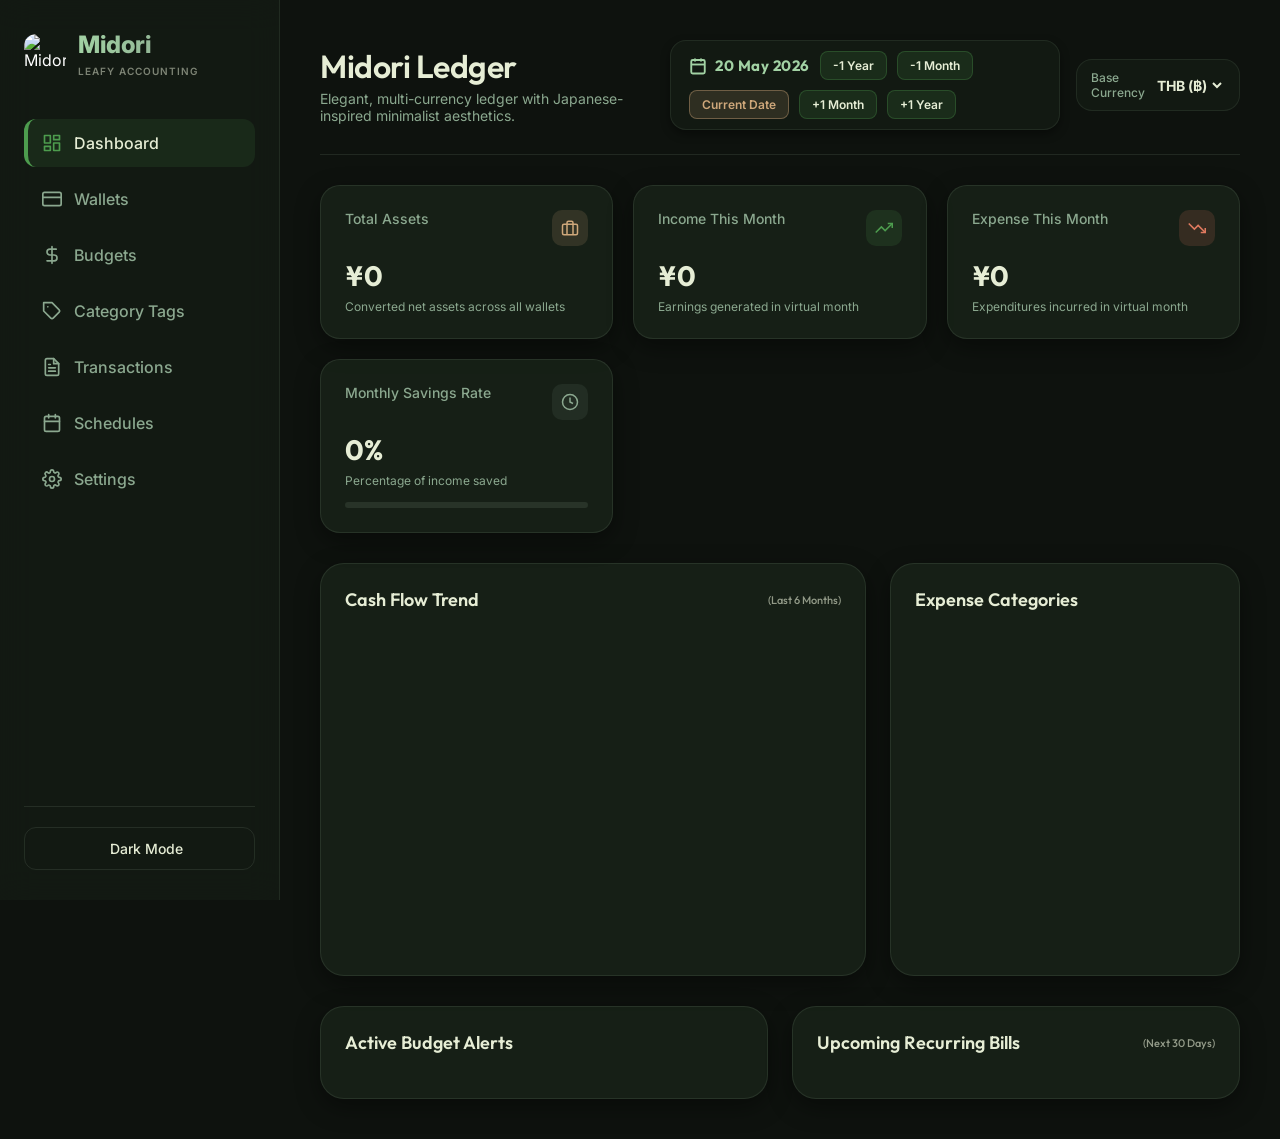
==== commit 66ee05a8: "feat: implement premium UX enhancements (wallet currency sync, interactive date picker, yearly budge" ====
--- a/android-app/app/src/main/assets/index.html
+++ b/android-app/app/src/main/assets/index.html
@@ -118,9 +118,10 @@
         <div class="header-controls">
           <!-- Time Travel Controller -->
           <div class="time-travel-widget">
-            <span class="date-badge">
+            <span class="date-badge" style="position: relative; overflow: hidden; cursor: pointer;">
               <svg viewBox="0 0 24 24" width="18" height="18" stroke="currentColor" stroke-width="2.5" fill="none"><rect x="3" y="4" width="18" height="18" rx="2" ry="2"></rect><line x1="16" y1="2" x2="16" y2="6"></line><line x1="8" y1="2" x2="8" y2="6"></line><line x1="3" y1="10" x2="21" y2="10"></line></svg>
-              <span id="virtualDateDisplay">20-05-2026</span>
+              <span id="virtualDateDisplay">20 May 2026</span>
+              <input type="date" id="headerDatePicker" style="position: absolute; top: 0; left: 0; width: 100%; height: 100%; opacity: 0; cursor: pointer; border: none; padding: 0;">
             </span>
             <button class="time-travel-btn" id="timeTravelBtnPrevYear" onclick="triggerYearTravel(-1)">-1 Year</button>
             <button class="time-travel-btn" id="timeTravelBtnPrevMonth" onclick="triggerMonthTravel(-1)">-1 Month</button>
@@ -262,8 +263,14 @@
            TAB: BUDGETS
            ========================================================================== -->
       <div id="tab-budgets" class="tab-content">
-        <div class="section-header">
-          <h2>Monthly Budgets</h2>
+        <div class="section-header" style="flex-wrap: wrap; gap: 16px;">
+          <div style="display: flex; align-items: center; gap: 16px; flex-wrap: wrap;">
+            <h2 style="margin: 0;">Budgets Tracker</h2>
+            <select id="budgetPeriodSelect" class="currency-select" onchange="switchBudgetPeriod(this.value)" style="margin: 0; padding: 6px 12px; height: auto; border: 1px solid var(--border-color); border-radius: 8px; background: var(--glass-bg);">
+              <option value="monthly">Monthly Limit View</option>
+              <option value="yearly">Yearly Limit View</option>
+            </select>
+          </div>
         </div>
         
         <div class="budgets-grid" id="budgetsContainer">
@@ -375,7 +382,45 @@
            TAB: SETTINGS
            ========================================================================== -->
       <div id="tab-settings" class="tab-content">
-        <h2>App Configuration</h2>
+        <h2>App Configuration & Guide</h2>
+        
+        <!-- Zen Quick Visual Guide -->
+        <div class="settings-group" style="border-left: 4px solid var(--green-matcha); background: rgba(77, 156, 78, 0.04); margin-bottom: 24px; padding: 24px;">
+          <h3 style="color: var(--green-sage); margin-bottom: 12px; display: flex; align-items: center; gap: 8px;">
+            🌿 Quick User Guide
+          </h3>
+          <p style="font-size: 13px; opacity: 0.9; margin-bottom: 16px;">Welcome to Midori Ledger, your minimalist workspace for elegant financial tracking. Learn how to master its leafy accounting features:</p>
+          
+          <div style="display: grid; grid-template-columns: repeat(auto-fit, minmax(280px, 1fr)); gap: 16px;">
+            <div style="background: var(--bg-card); border: 1px solid var(--border-color); padding: 14px; border-radius: 12px;">
+              <h4 style="font-size: 14px; color: var(--green-mint); margin-bottom: 6px; display: flex; align-items: center; gap: 6px;">
+                🕰️ Virtual Time-Travel
+              </h4>
+              <p style="font-size: 12px; line-height: 1.5; opacity: 0.8;">Click the top green calendar badge or use the step buttons to change dates. Future scheduled items generate automatically, and returning to the past will dynamically filter them out.</p>
+            </div>
+            
+            <div style="background: var(--bg-card); border: 1px solid var(--border-color); padding: 14px; border-radius: 12px;">
+              <h4 style="font-size: 14px; color: var(--green-mint); margin-bottom: 6px; display: flex; align-items: center; gap: 6px;">
+                💳 Multi-Currency Sync
+              </h4>
+              <p style="font-size: 12px; line-height: 1.5; opacity: 0.8;">Wallet cards show balances converted to the active Base Currency, plus their original local values. Changing the base currency at the header instantly updates all metrics.</p>
+            </div>
+            
+            <div style="background: var(--bg-card); border: 1px solid var(--border-color); padding: 14px; border-radius: 12px;">
+              <h4 style="font-size: 14px; color: var(--green-mint); margin-bottom: 6px; display: flex; align-items: center; gap: 6px;">
+                📈 Flexible Budgets
+              </h4>
+              <p style="font-size: 12px; line-height: 1.5; opacity: 0.8;">Taggings can be selected to be included in the Budget Panel via checkboxes. Specific monthly and yearly limit thresholds can be configured directly from the Budgets tab.</p>
+            </div>
+            
+            <div style="background: var(--bg-card); border: 1px solid var(--border-color); padding: 14px; border-radius: 12px;">
+              <h4 style="font-size: 14px; color: var(--green-mint); margin-bottom: 6px; display: flex; align-items: center; gap: 6px;">
+                📅 Recurrence Rules
+              </h4>
+              <p style="font-size: 12px; line-height: 1.5; opacity: 0.8;">Setup automated salaries, recurring bills, or subscription deposits under the Schedules tab. You can optionally enforce custom expiration bounds via End Occurrence dates.</p>
+            </div>
+          </div>
+        </div>
         
         <div class="settings-group">
           <h3>High Fidelity Mock Data</h3>
@@ -548,6 +593,12 @@
             <div class="color-option" style="background: #a2a86c;" data-color="#a2a86c"></div>
             <div class="color-option" style="background: #5e665c;" data-color="#5e665c"></div>
             <div class="color-option" style="background: #cfa87b;" data-color="#cfa87b"></div>
+            <div class="color-option" style="background: #e5989b;" data-color="#e5989b"></div>
+            <div class="color-option" style="background: #d06a4c;" data-color="#d06a4c"></div>
+            <div class="color-option" style="background: #6d597a;" data-color="#6d597a"></div>
+            <div class="color-option" style="background: #355070;" data-color="#355070"></div>
+            <div class="color-option" style="background: #e09f53;" data-color="#e09f53"></div>
+            <div class="color-option" style="background: #31572c;" data-color="#31572c"></div>
           </div>
         </div>
 
@@ -611,6 +662,12 @@
             <div class="color-option" style="background: #a2a86c;" data-color="#a2a86c"></div>
             <div class="color-option" style="background: #5e665c;" data-color="#5e665c"></div>
             <div class="color-option" style="background: #cfa87b;" data-color="#cfa87b"></div>
+            <div class="color-option" style="background: #e5989b;" data-color="#e5989b"></div>
+            <div class="color-option" style="background: #d06a4c;" data-color="#d06a4c"></div>
+            <div class="color-option" style="background: #6d597a;" data-color="#6d597a"></div>
+            <div class="color-option" style="background: #355070;" data-color="#355070"></div>
+            <div class="color-option" style="background: #e09f53;" data-color="#e09f53"></div>
+            <div class="color-option" style="background: #31572c;" data-color="#31572c"></div>
           </div>
         </div>
 
@@ -660,9 +717,11 @@
           <input type="text" id="catName" class="form-control" placeholder="E.g., Ramen Dinners, Subscriptions" required>
         </div>
 
-        <div class="input-group" id="categoryBudgetGroup">
-          <label for="catBudget">Monthly Limit Budget Amount <span style="font-size:10px; font-weight:400; color:var(--text-muted);">(Optional - Set in Base Currency)</span></label>
-          <input type="number" id="catBudget" class="form-control" placeholder="Optional. e.g. 20000" min="0" step="any">
+        <div class="input-group">
+          <label style="display:flex; align-items:center; gap:8px; cursor:pointer; font-weight: 500; font-size: 14px; margin-top: 8px; margin-bottom: 8px;">
+            <input type="checkbox" id="catIncludeInBudget" checked style="width:18px; height:18px; accent-color:var(--green-matcha); cursor:pointer;">
+            <span>Include in Budgets Panel</span>
+          </label>
         </div>
 
         <div class="input-group">
@@ -674,6 +733,12 @@
             <div class="color-option" style="background: #aabfa9;" data-color="#aabfa9"></div>
             <div class="color-option" style="background: #a2a86c;" data-color="#a2a86c"></div>
             <div class="color-option" style="background: #5e665c;" data-color="#5e665c"></div>
+            <div class="color-option" style="background: #e5989b;" data-color="#e5989b"></div>
+            <div class="color-option" style="background: #d06a4c;" data-color="#d06a4c"></div>
+            <div class="color-option" style="background: #6d597a;" data-color="#6d597a"></div>
+            <div class="color-option" style="background: #355070;" data-color="#355070"></div>
+            <div class="color-option" style="background: #e09f53;" data-color="#e09f53"></div>
+            <div class="color-option" style="background: #31572c;" data-color="#31572c"></div>
           </div>
         </div>
 
@@ -741,6 +806,13 @@
           <div class="input-group">
             <label for="schedStartDate">First Occurrence Date</label>
             <input type="date" id="schedStartDate" class="form-control" required>
+          </div>
+        </div>
+
+        <div class="form-row">
+          <div class="input-group">
+            <label for="schedEndDate">End Occurrence Date <span style="font-size:10px; font-weight:400; color:var(--text-muted);">(Optional)</span></label>
+            <input type="date" id="schedEndDate" class="form-control">
           </div>
         </div>
 
@@ -790,9 +862,11 @@
           <input type="text" id="editCatName" class="form-control" placeholder="E.g., Ramen Dinners, Subscriptions" required>
         </div>
 
-        <div class="input-group" id="editCategoryBudgetGroup">
-          <label for="editCatBudget">Monthly Limit Budget Amount <span style="font-size:10px; font-weight:400; color:var(--text-muted);">(Optional - Set in Base Currency)</span></label>
-          <input type="number" id="editCatBudget" class="form-control" placeholder="Optional. e.g. 20000" min="0" step="any">
+        <div class="input-group">
+          <label style="display:flex; align-items:center; gap:8px; cursor:pointer; font-weight: 500; font-size: 14px; margin-top: 8px; margin-bottom: 8px;">
+            <input type="checkbox" id="editCatIncludeInBudget" checked style="width:18px; height:18px; accent-color:var(--green-matcha); cursor:pointer;">
+            <span>Include in Budgets Panel</span>
+          </label>
         </div>
 
         <div class="input-group">
@@ -804,6 +878,12 @@
             <div class="color-option" style="background: #aabfa9;" data-color="#aabfa9"></div>
             <div class="color-option" style="background: #a2a86c;" data-color="#a2a86c"></div>
             <div class="color-option" style="background: #5e665c;" data-color="#5e665c"></div>
+            <div class="color-option" style="background: #e5989b;" data-color="#e5989b"></div>
+            <div class="color-option" style="background: #d06a4c;" data-color="#d06a4c"></div>
+            <div class="color-option" style="background: #6d597a;" data-color="#6d597a"></div>
+            <div class="color-option" style="background: #355070;" data-color="#355070"></div>
+            <div class="color-option" style="background: #e09f53;" data-color="#e09f53"></div>
+            <div class="color-option" style="background: #31572c;" data-color="#31572c"></div>
           </div>
         </div>
 
@@ -850,7 +930,7 @@
         <div class="form-row">
           <div class="input-group">
             <label for="editTxWallet">Wallet</label>
-            <select id="editTxWallet" class="form-control" required>
+            <select id="editTxWallet" class="form-control" onchange="syncEditTransactionCurrencyDefault()" required>
               <!-- Loaded dynamically -->
             </select>
           </div>
@@ -954,7 +1034,48 @@
           </div>
         </div>
 
+        <div class="form-row">
+          <div class="input-group">
+            <label for="editSchedEndDate">End Occurrence Date <span style="font-size:10px; font-weight:400; color:var(--text-muted);">(Optional)</span></label>
+            <input type="date" id="editSchedEndDate" class="form-control">
+          </div>
+        </div>
+
         <button type="submit" class="form-submit-btn">Save Schedule Changes</button>
+      </form>
+    </div>
+  </div>
+
+  <!-- ==========================================================================
+       MODAL: EDIT BUDGET LIMITS
+       ========================================================================== -->
+  <div class="modal-overlay" id="modalEditBudget">
+    <div class="modal-window">
+      <div class="modal-header">
+        <h3>Edit Category Budget Limits</h3>
+        <button class="modal-close-btn" onclick="closeModal('modalEditBudget')">
+          <svg viewBox="0 0 24 24" width="20" height="20" stroke="currentColor" stroke-width="2" fill="none"><line x1="18" y1="6" x2="6" y2="18"></line><line x1="6" y1="6" x2="18" y2="18"></line></svg>
+        </button>
+      </div>
+      <form class="modal-form" id="editBudgetForm" onsubmit="submitEditBudgetForm(event)">
+        <input type="hidden" id="editBudgetCategoryId">
+        
+        <div class="input-group">
+          <label style="font-weight: 700; font-size: 16px;" id="editBudgetCategoryLabel">Category: Food</label>
+        </div>
+
+        <div class="form-row">
+          <div class="input-group">
+            <label for="editBudgetMonthly">Monthly Budget Limit <span style="font-size:10px; font-weight:400; color:var(--text-muted);">(Base Currency)</span></label>
+            <input type="number" id="editBudgetMonthly" class="form-control" placeholder="Optional. e.g. 50000" min="0" step="any">
+          </div>
+          <div class="input-group">
+            <label for="editBudgetYearly">Yearly Budget Limit <span style="font-size:10px; font-weight:400; color:var(--text-muted);">(Base Currency)</span></label>
+            <input type="number" id="editBudgetYearly" class="form-control" placeholder="Optional. e.g. 600000" min="0" step="any">
+          </div>
+        </div>
+
+        <button type="submit" class="form-submit-btn">Save Budget Limits</button>
       </form>
     </div>
   </div>
--- a/android-app/app/src/main/assets/css/style.css
+++ b/android-app/app/src/main/assets/css/style.css
@@ -277,6 +277,7 @@
 .time-travel-widget {
   display: flex;
   align-items: center;
+  flex-wrap: wrap;
   gap: 10px;
   background: var(--glass-bg);
   border: 1px solid var(--glass-border);
@@ -288,12 +289,20 @@
 .date-badge {
   display: flex;
   align-items: center;
+  flex-shrink: 0;
   gap: 8px;
   font-weight: 700;
   font-size: 15px;
   color: var(--green-mint);
   font-family: 'Outfit', sans-serif;
   letter-spacing: 0.5px;
+  white-space: nowrap;
+  position: relative;
+  cursor: pointer;
+  transition: opacity 0.2s ease;
+}
+.date-badge:hover {
+  opacity: 0.85;
 }
 body.light-theme .date-badge {
   color: var(--green-forest);
@@ -1258,8 +1267,8 @@
   gap: 16px;
 }
 
-/* Responsive Media Queries for Mobile Screens */
-@media (max-width: 768px) {
+/* Responsive Media Queries for Mobile/Tablet Screens */
+@media (max-width: 1080px) {
   aside {
     position: fixed;
     top: 0;
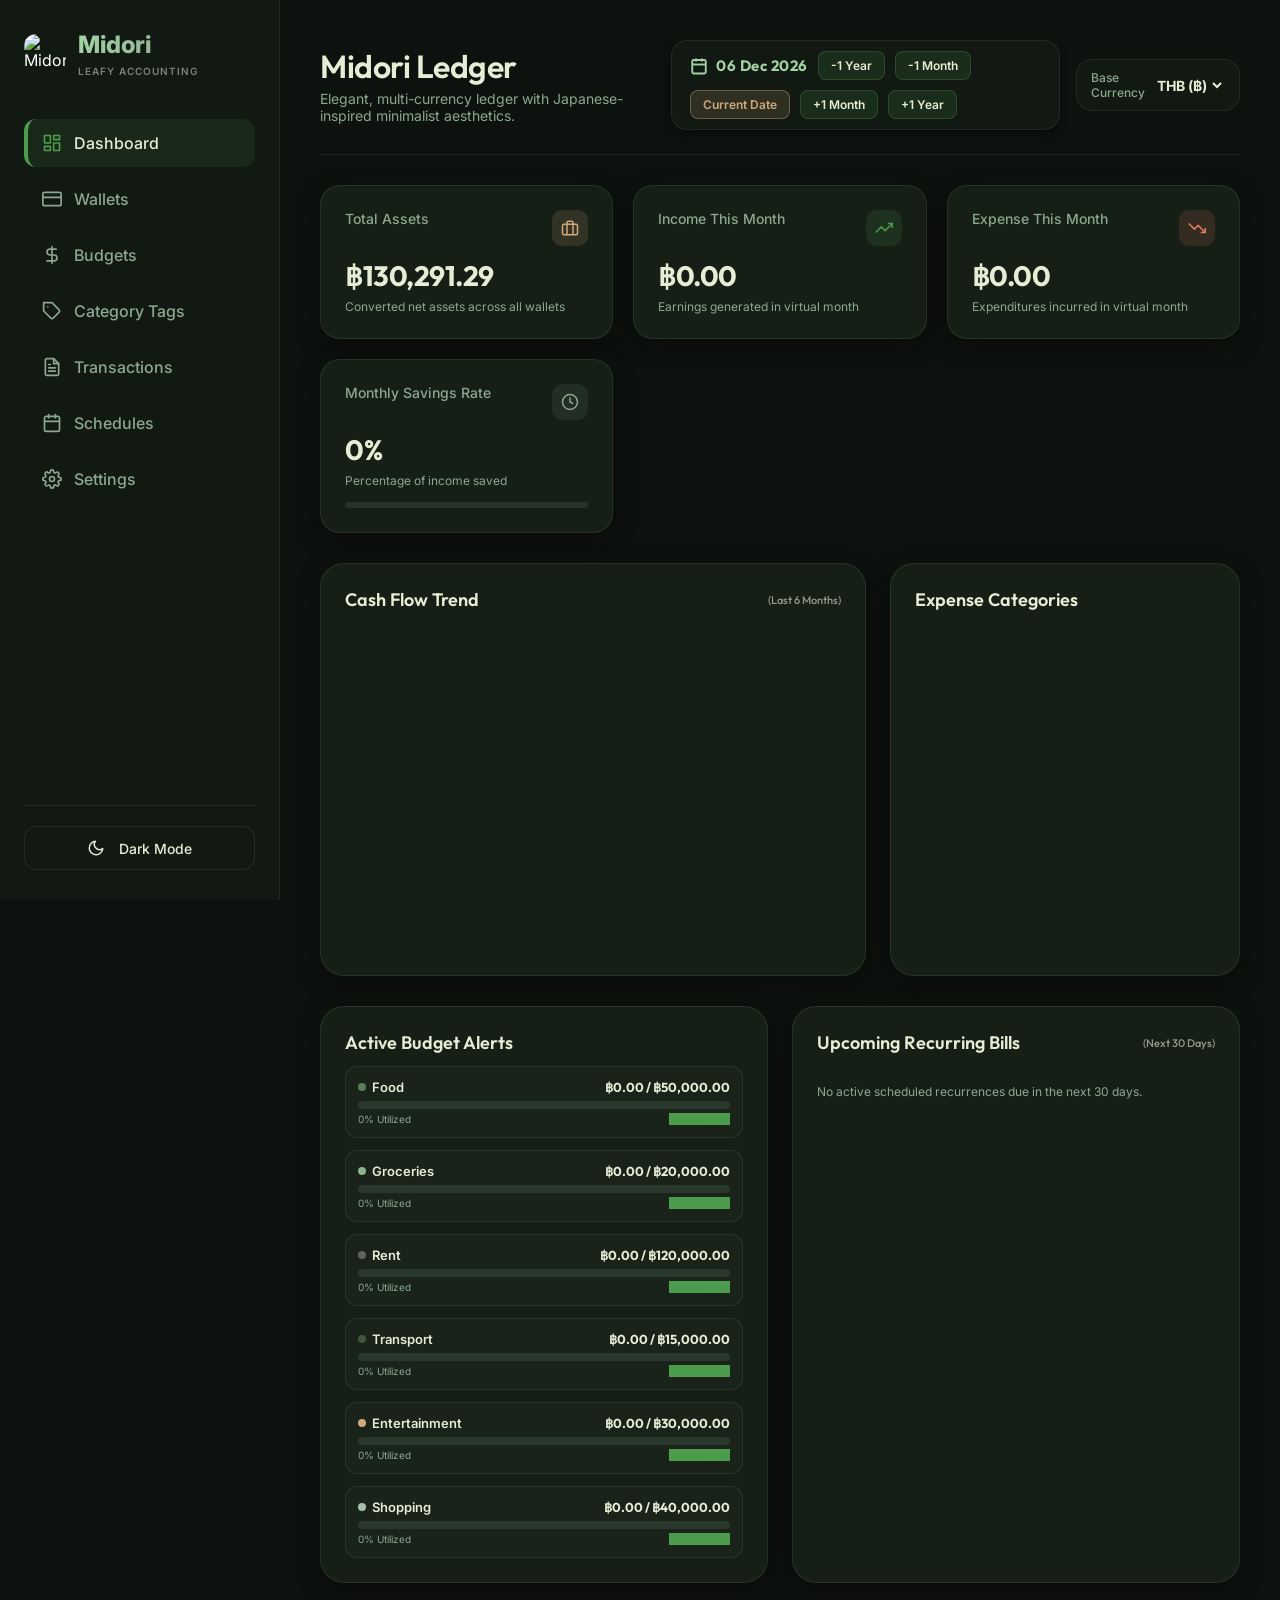
==== commit f37ff0b7: "Add automatic page reload on Service Worker controllerchange to force mobile clients to receive upda" ====
--- a/android-app/app/src/main/assets/index.html
+++ b/android-app/app/src/main/assets/index.html
@@ -116,6 +116,12 @@
           </div>
         </div>
         <div class="header-controls">
+          <!-- ZenSync Status Icon -->
+          <div class="sync-status-widget" id="zensync-header-status" style="display: none; align-items: center; gap: 6px; padding: 6px 12px; background: rgba(255, 255, 255, 0.05); border: 1px solid var(--border-color); border-radius: 20px; font-size: 11px; cursor: pointer; backdrop-filter: blur(10px); -webkit-backdrop-filter: blur(10px);" onclick="activeTab='settings'; setupNavigation(); showTab('tab-settings');" title="ZenSync Active. Click to view settings.">
+            <span class="sync-icon-pulse" id="zensync-header-dot" style="display: inline-block; width: 8px; height: 8px; border-radius: 50%; background: var(--green-mint);"></span>
+            <span id="zensync-header-text" style="font-weight: 600; opacity: 0.8;">Synced</span>
+          </div>
+
           <!-- Time Travel Controller -->
           <div class="time-travel-widget">
             <span class="date-badge" style="position: relative; overflow: hidden; cursor: pointer;">
@@ -422,6 +428,67 @@
           </div>
         </div>
         
+        <!-- ZenSync (E2E Encrypted Sync) Card -->
+        <div class="settings-group" style="border-left: 4px solid var(--green-sage);">
+          <h3>ZenSync Cloud Synchronization 🍃</h3>
+          <p>Link your PC and mobile devices securely. All data is encrypted on your device using AES-GCM-256 before upload. Nobody, including the storage broker, can read your ledger without your private Sync Key.</p>
+          
+          <!-- Auto-advance date setting -->
+          <div style="margin-bottom: 20px; border-bottom: 1px solid var(--border-color); padding-bottom: 16px;">
+            <label style="display:flex; align-items:center; gap:8px; cursor:pointer; font-weight: 500; font-size: 13px;">
+              <input type="checkbox" id="sync-auto-device-date" checked style="width:16px; height:16px; accent-color:var(--green-matcha); cursor:pointer;" onchange="toggleAutoDeviceDate(this.checked)">
+              <span>Auto-Advance virtual system date to today on application startup</span>
+            </label>
+          </div>
+
+          <div id="zensync-disabled-view">
+            <p style="font-size: 13px; opacity: 0.8; margin-bottom: 16px;">Cloud synchronization is currently <b>Disabled</b>. You can enable it to back up your ledger or pair with another device.</p>
+            <div class="settings-action-row">
+              <button class="add-btn" onclick="enableZenSync()">Enable Cloud Sync</button>
+              <button class="btn-secondary" onclick="openPairingModal()">Link Existing Device</button>
+            </div>
+          </div>
+
+          <div id="zensync-enabled-view" style="display: none;">
+            <div style="background: rgba(255,255,255,0.03); border: 1px solid var(--border-color); border-radius: 12px; padding: 16px; margin-bottom: 16px;">
+              <div style="display: flex; justify-content: space-between; align-items: center; margin-bottom: 12px;">
+                <span style="font-size: 13px; opacity: 0.8;">Sync Status: <b id="sync-status-label" style="color: var(--green-mint);">Active</b></span>
+                <span id="sync-last-time" style="font-size: 11px; opacity: 0.6;">Never synced</span>
+              </div>
+              <div style="margin-bottom: 12px;">
+                <label style="font-size: 10px; text-transform: uppercase; color: var(--text-muted); display: block; margin-bottom: 4px;">Sync ID (Public Address)</label>
+                <div style="display: flex; gap: 8px;">
+                  <input type="text" id="sync-id-display" class="form-control" style="font-family: monospace; font-size: 12px; background: rgba(0,0,0,0.2);" readonly>
+                  <button class="btn-secondary" style="padding: 0 12px;" onclick="copySyncField('sync-id-display')">Copy</button>
+                </div>
+              </div>
+              <div style="margin-bottom: 12px;">
+                <label style="font-size: 10px; text-transform: uppercase; color: var(--text-muted); display: block; margin-bottom: 4px;">Private Sync Key (Keep Secret!)</label>
+                <div style="display: flex; gap: 8px;">
+                  <input type="password" id="sync-key-display" class="form-control" style="font-family: monospace; font-size: 12px; background: rgba(0,0,0,0.2);" readonly>
+                  <button class="btn-secondary" style="padding: 0 12px;" id="btn-toggle-sync-key-visibility" onclick="toggleSyncKeyVisibility()">Show</button>
+                  <button class="btn-secondary" style="padding: 0 12px;" onclick="copySyncField('sync-key-display')">Copy</button>
+                </div>
+              </div>
+              
+              <!-- QR Code pairing canvas container -->
+              <div style="display: flex; flex-direction: column; align-items: center; margin-top: 16px; border-top: 1px solid var(--border-color); padding-top: 16px;">
+                <span style="font-size: 12px; font-weight: 600; margin-bottom: 8px; color: var(--green-mint);">Pairing QR Code</span>
+                <div style="background: white; padding: 12px; border-radius: 8px; display: inline-flex;" id="sync-qrcode-wrap">
+                  <canvas id="sync-qrcode-canvas" width="160" height="160"></canvas>
+                </div>
+                <span style="font-size: 10px; opacity: 0.6; text-align: center; margin-top: 8px; max-width: 260px; line-height: 1.4;">Scan this QR code from your other device inside Midori to instantly pair and link them.</span>
+              </div>
+            </div>
+
+            <div class="settings-action-row" style="flex-wrap: wrap; gap: 8px;">
+              <button class="btn-secondary" onclick="forceSyncPush()">Force Push to Cloud</button>
+              <button class="btn-secondary" onclick="forceSyncPull()">Force Pull from Cloud</button>
+              <button class="btn-danger" style="margin-left: auto;" onclick="disableZenSync()">Disable Cloud Sync</button>
+            </div>
+          </div>
+        </div>
+
         <div class="settings-group">
           <h3>High Fidelity Mock Data</h3>
           <p>Instantly pre-populate your ledger with 45 days of rich, multi-currency financial mock data, categories, and active schedules to preview charts and budget alerts immediately.</p>
@@ -1080,6 +1147,56 @@
     </div>
   </div>
 
+  <!-- ==========================================================================
+       MODAL: LINK EXISTING DEVICE (Pairing Modal)
+       ========================================================================== -->
+  <div class="modal-overlay" id="modalPairing">
+    <div class="modal-window" style="max-width: 450px;">
+      <div class="modal-header">
+        <h3>Link Existing Device</h3>
+        <button class="modal-close-btn" onclick="closeModal('modalPairing')">
+          <svg viewBox="0 0 24 24" width="20" height="20" stroke="currentColor" stroke-width="2" fill="none"><line x1="18" y1="6" x2="6" y2="18"></line><line x1="6" y1="6" x2="18" y2="18"></line></svg>
+        </button>
+      </div>
+      <form class="modal-form" id="pairingForm" onsubmit="submitPairingForm(event)">
+        <p style="font-size: 12px; opacity: 0.8; margin-bottom: 16px; line-height: 1.5;">
+          Enter the Pairing Code or credentials from your other device to synchronize your ledger. 
+          <span style="color: var(--autumn-terracotta); font-weight: 600; display: block; margin-top: 4px;">Warning: This will overwrite your current local database with the synced cloud data.</span>
+        </p>
+
+        <!-- Method A: Text input code -->
+        <div class="input-group">
+          <label for="pairingCode">Pairing Code (Combined String)</label>
+          <textarea id="pairingCode" class="form-control" style="height: 80px; font-family: monospace; font-size: 11px; resize: none;" placeholder="Format: mds_xxx...|msk_yyy..." required></textarea>
+        </div>
+
+        <!-- Method B: Camera scan button -->
+        <div class="input-group" style="display: flex; flex-direction: column; align-items: center; border-top: 1px solid var(--border-color); padding-top: 16px; margin-top: 16px;">
+          <span style="font-size: 12px; margin-bottom: 8px;">Or scan the Pairing QR Code from your other device:</span>
+          <button type="button" class="btn-secondary" id="btn-scan-qr" onclick="startQRScanner()" style="display: flex; align-items: center; gap: 8px;">
+            <svg viewBox="0 0 24 24" width="16" height="16" stroke="currentColor" stroke-width="2" fill="none"><path d="M23 19a2 2 0 0 1-2 2H3a2 2 0 0 1-2-2V8a2 2 0 0 1 2-2h4l2-3h6l2 3h4a2 2 0 0 1 2 2z"></path><circle cx="12" cy="13" r="4"></circle></svg>
+            Scan Pairing QR Code
+          </button>
+          
+          <!-- Hidden video element for camera stream -->
+          <div id="qr-reader-container" style="display: none; width: 100%; max-width: 320px; border-radius: 8px; overflow: hidden; margin-top: 12px; border: 2px solid var(--green-matcha); position: relative;">
+            <video id="qr-video" style="width: 100%; height: auto; transform: scaleX(1);"></video>
+            <div style="position: absolute; top: 0; left: 0; right: 0; bottom: 0; border: 40px solid rgba(0,0,0,0.5); pointer-events: none; display: flex; align-items: center; justify-content: center;">
+              <div style="width: 100%; height: 100%; border: 2px dashed var(--green-mint);"></div>
+            </div>
+            <button type="button" class="btn-danger" style="position: absolute; bottom: 8px; right: 8px; padding: 4px 8px; font-size: 10px;" onclick="stopQRScanner()">Cancel Scan</button>
+          </div>
+        </div>
+
+        <button type="submit" class="form-submit-btn" style="margin-top: 20px;">Pair & Sync Ledger</button>
+      </form>
+    </div>
+  </div>
+
+  <!-- QR Code and External Utilities -->
+  <script src="js/qrcode.min.js"></script>
+  <script src="js/jsqr.min.js"></script>
+
   <!-- Core Javascript Engines -->
   <script src="js/state.js"></script>
   <script src="js/scheduler.js"></script>
@@ -1091,8 +1208,32 @@
     if ('serviceWorker' in navigator) {
       window.addEventListener('load', () => {
         navigator.serviceWorker.register('./sw.js')
-          .then((reg) => console.log('Midori Service Worker registered successfully:', reg.scope))
+          .then((reg) => {
+            console.log('Midori Service Worker registered successfully:', reg.scope);
+            
+            // Check for updates periodically or on page load
+            reg.onupdatefound = () => {
+              const installingWorker = reg.installing;
+              installingWorker.onstatechange = () => {
+                if (installingWorker.state === 'installed') {
+                  if (navigator.serviceWorker.controller) {
+                    console.log('New Midori version detected. Upgrading in background...');
+                  }
+                }
+              };
+            };
+          })
           .catch((err) => console.error('Midori Service Worker registration failed:', err));
+      });
+
+      // Automatically reload the page when a new service worker takes over control
+      let refreshing = false;
+      navigator.serviceWorker.addEventListener('controllerchange', () => {
+        if (!refreshing) {
+          refreshing = true;
+          console.log('New Service Worker active. Reloading page to apply updates...');
+          window.location.reload();
+        }
       });
     }
   </script>
--- a/android-app/app/src/main/assets/css/style.css
+++ b/android-app/app/src/main/assets/css/style.css
@@ -1333,3 +1333,26 @@
   }
 }
 
+/* ZenSync Pulsing Keyframe Animations */
+@keyframes sync-pulse {
+  0% {
+    transform: scale(0.95);
+    box-shadow: 0 0 0 0 rgba(162, 210, 164, 0.6);
+    opacity: 0.6;
+  }
+  70% {
+    transform: scale(1.1);
+    box-shadow: 0 0 0 6px rgba(162, 210, 164, 0);
+    opacity: 1;
+  }
+  100% {
+    transform: scale(0.95);
+    box-shadow: 0 0 0 0 rgba(162, 210, 164, 0);
+    opacity: 0.6;
+  }
+}
+
+.sync-icon-pulse {
+  animation: sync-pulse 2s infinite ease-in-out;
+}
+
